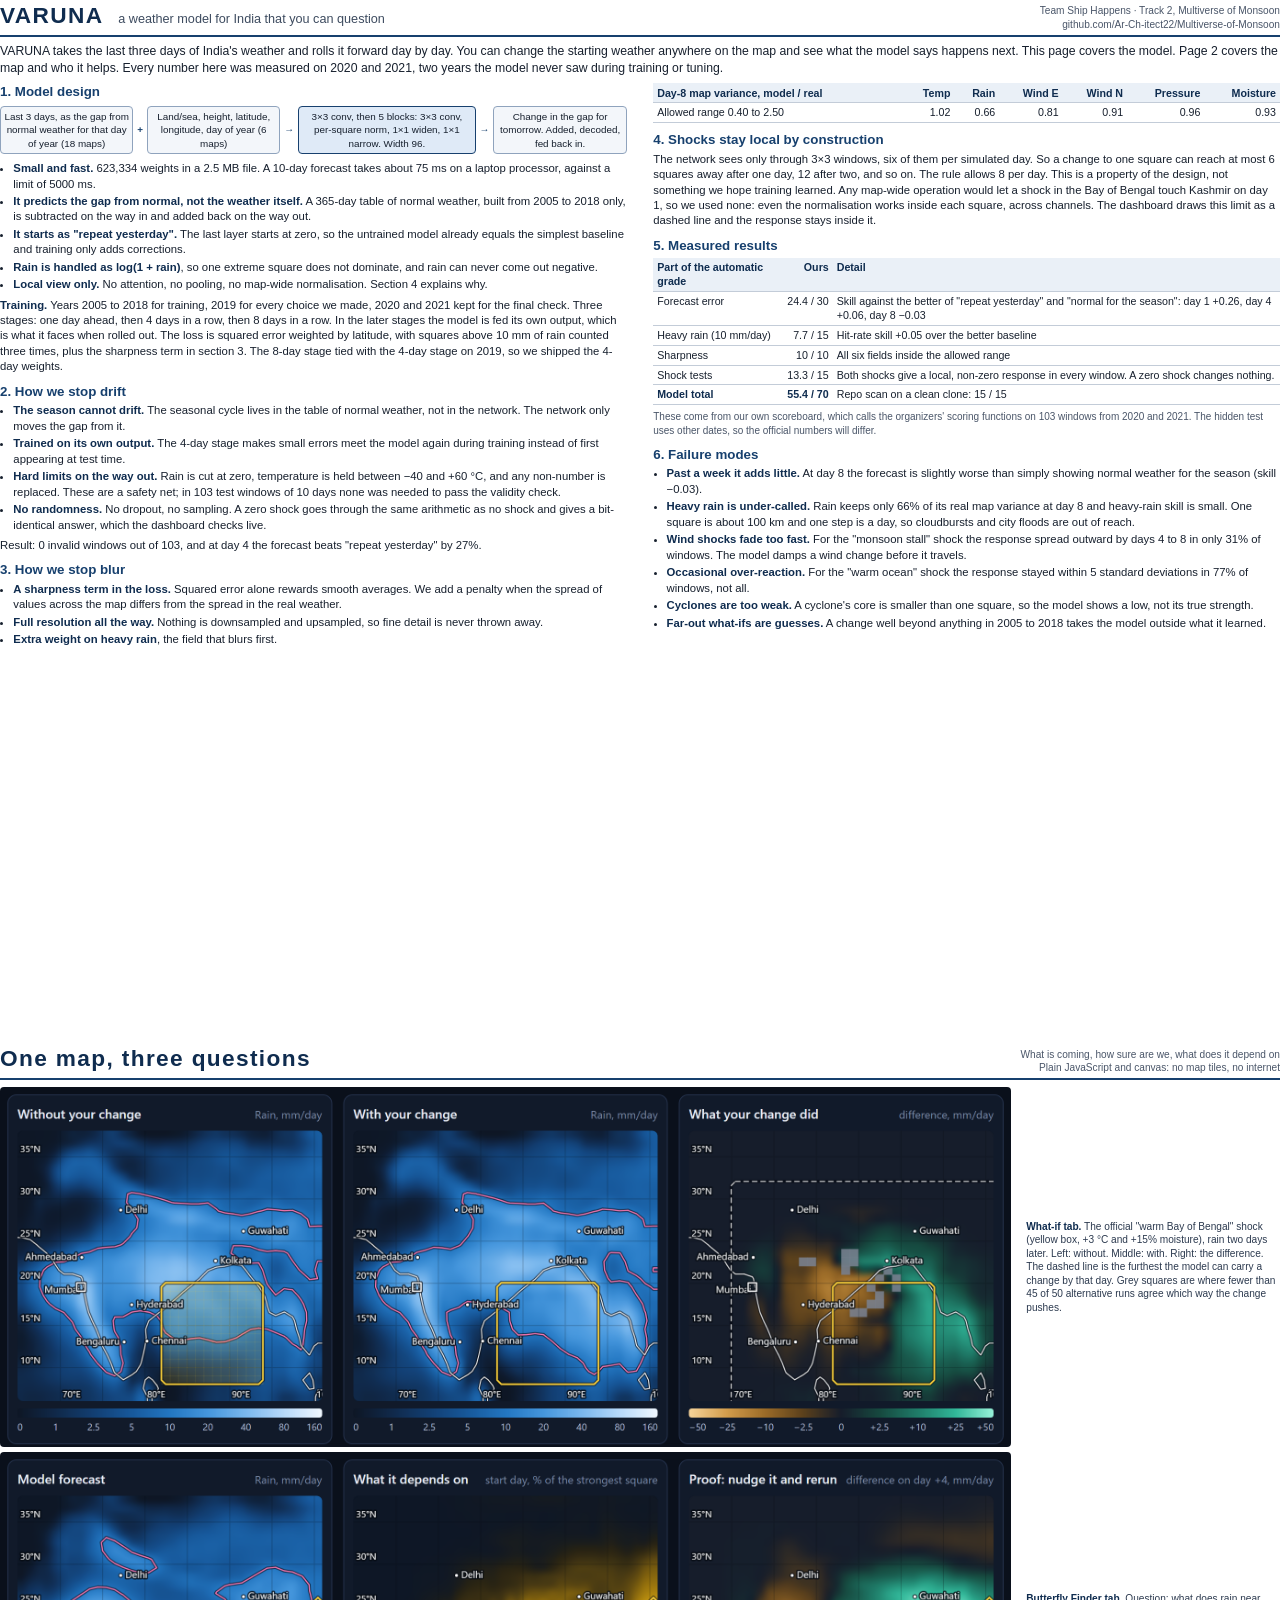
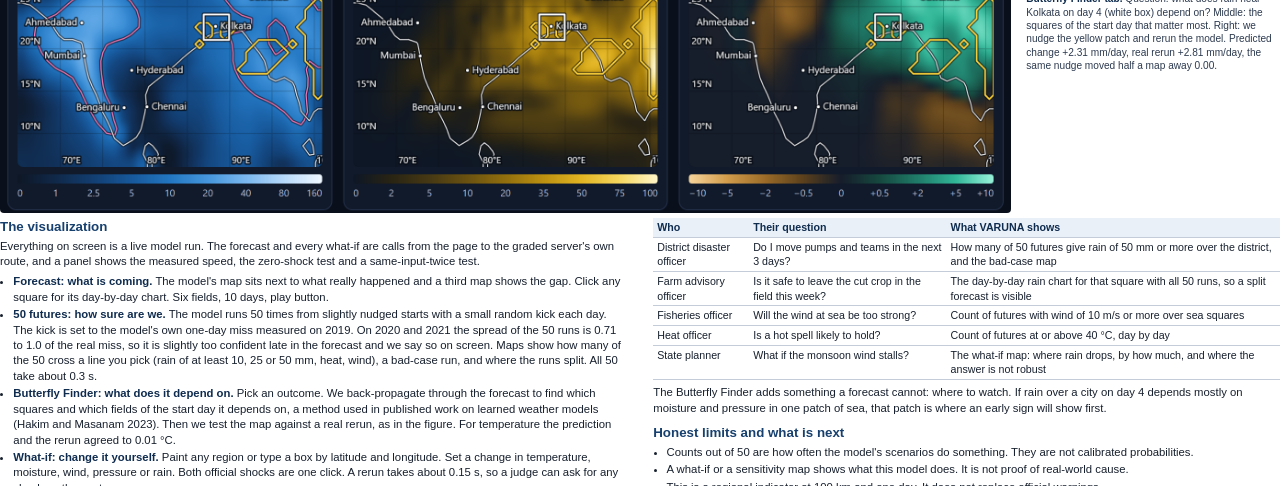
==== docs/brief.html @ 0d563d39 "Brief (2 pages), live coupling to the graded route, links that open a view - docs/VARUNA_brief.pdf w" ====
<!doctype html>
<html lang="en">
<head>
<meta charset="utf-8">
<title>VARUNA: 2-page brief, Team Ship Happens, Track 2</title>
<style>
  @page { size: A4; margin: 10mm 12mm; }
  * { box-sizing: border-box; }
  html, body { margin: 0; }
  body { font: 8.5pt/1.36 "Segoe UI", Arial, sans-serif; color: #17202e; }
  .page { height: 276mm; overflow: hidden; page-break-after: always; }
  .page:last-child { page-break-after: auto; }
  header { display: flex; justify-content: space-between; align-items: flex-end; border-bottom: 1.6pt solid #17406e; padding-bottom: 3pt; margin-bottom: 5pt; }
  h1 { font-size: 17pt; margin: 0; letter-spacing: 0.06em; color: #0f2c4f; }
  h1 small { font-size: 9.5pt; letter-spacing: 0; font-weight: 400; color: #3d4b5f; margin-left: 6pt; }
  .meta { font-size: 7.6pt; color: #4a5669; text-align: right; line-height: 1.3; }
  .lead { font-size: 9.2pt; margin: 0 0 5pt; }
  .cols { column-count: 2; column-gap: 7mm; }
  h2 { font-size: 10pt; color: #17406e; margin: 6pt 0 2pt; break-after: avoid; }
  h2:first-child { margin-top: 0; }
  p { margin: 0 0 3.5pt; }
  ul { margin: 0 0 3.5pt; padding-left: 10pt; }
  li { margin-bottom: 1.6pt; }
  b { color: #0f2c4f; }
  table { border-collapse: collapse; width: 100%; margin: 2pt 0 4pt; font-size: 8pt; break-inside: avoid; }
  th, td { border-bottom: 0.5pt solid #c3ccd8; padding: 1.6pt 3pt; text-align: left; vertical-align: top; }
  th { background: #eaf0f7; color: #0f2c4f; font-weight: 600; }
  td.n, th.n { text-align: right; white-space: nowrap; }
  .pipe { display: flex; align-items: stretch; gap: 3pt; margin: 3pt 0 5pt; font-size: 7.4pt; text-align: center; break-inside: avoid; }
  .pipe div { flex: 1; border: 0.6pt solid #8fa3bd; border-radius: 3pt; padding: 2.5pt 2pt; background: #f3f6fa; }
  .pipe div.core { background: #dfeaf7; border-color: #17406e; flex: 1.35; }
  .pipe span { align-self: center; color: #17406e; font-weight: 700; }
  .note { font-size: 7.5pt; color: #4a5669; }
  figure { margin: 0 0 4pt; display: flex; gap: 4mm; align-items: center; }
  figure img { display: block; width: 79%; border-radius: 3pt; }
  figcaption { flex: 1; font-size: 7.6pt; line-height: 1.33; color: #2c3a4f; }
  .foot { border-top: 0.5pt solid #c3ccd8; margin-top: 4pt; padding-top: 2.5pt; font-size: 7.3pt; color: #4a5669; }
</style>
</head>
<body>

<!-- ============================== PAGE 1 ============================== -->
<section class="page">
<header>
  <h1>VARUNA <small>a weather model for India that you can question</small></h1>
  <div class="meta">Team Ship Happens · Track 2, Multiverse of Monsoon<br>github.com/Ar-Ch-itect22/Multiverse-of-Monsoon</div>
</header>
<p class="lead">VARUNA takes the last three days of India's weather and rolls it forward day by day. You can change the starting weather anywhere on the map and see what the model says happens next. This page covers the model. Page 2 covers the map and who it helps. Every number here was measured on 2020 and 2021, two years the model never saw during training or tuning.</p>

<div class="cols">
<h2>1. Model design</h2>
<div class="pipe">
  <div>Last 3 days, as the gap from normal weather for that day of year (18 maps)</div><span>+</span>
  <div>Land/sea, height, latitude, longitude, day of year (6 maps)</div><span>&rarr;</span>
  <div class="core">3&times;3 conv, then 5 blocks: 3&times;3 conv, per-square norm, 1&times;1 widen, 1&times;1 narrow. Width 96.</div><span>&rarr;</span>
  <div>Change in the gap for tomorrow. Added, decoded, fed back in.</div>
</div>
<ul>
  <li><b>Small and fast.</b> 623,334 weights in a 2.5 MB file. A 10-day forecast takes about 75 ms on a laptop processor, against a limit of 5000 ms.</li>
  <li><b>It predicts the gap from normal, not the weather itself.</b> A 365-day table of normal weather, built from 2005 to 2018 only, is subtracted on the way in and added back on the way out.</li>
  <li><b>It starts as "repeat yesterday".</b> The last layer starts at zero, so the untrained model already equals the simplest baseline and training only adds corrections.</li>
  <li><b>Rain is handled as log(1 + rain)</b>, so one extreme square does not dominate, and rain can never come out negative.</li>
  <li><b>Local view only.</b> No attention, no pooling, no map-wide normalisation. Section 4 explains why.</li>
</ul>
<p><b>Training.</b> Years 2005 to 2018 for training, 2019 for every choice we made, 2020 and 2021 kept for the final check. Three stages: one day ahead, then 4 days in a row, then 8 days in a row. In the later stages the model is fed its own output, which is what it faces when rolled out. The loss is squared error weighted by latitude, with squares above 10 mm of rain counted three times, plus the sharpness term in section 3. The 8-day stage tied with the 4-day stage on 2019, so we shipped the 4-day weights.</p>

<h2>2. How we stop drift</h2>
<ul>
  <li><b>The season cannot drift.</b> The seasonal cycle lives in the table of normal weather, not in the network. The network only moves the gap from it.</li>
  <li><b>Trained on its own output.</b> The 4-day stage makes small errors meet the model again during training instead of first appearing at test time.</li>
  <li><b>Hard limits on the way out.</b> Rain is cut at zero, temperature is held between &minus;40 and +60 &deg;C, and any non-number is replaced. These are a safety net; in 103 test windows of 10 days none was needed to pass the validity check.</li>
  <li><b>No randomness.</b> No dropout, no sampling. A zero shock goes through the same arithmetic as no shock and gives a bit-identical answer, which the dashboard checks live.</li>
</ul>
<p>Result: 0 invalid windows out of 103, and at day 4 the forecast beats "repeat yesterday" by 27%.</p>

<h2>3. How we stop blur</h2>
<ul>
  <li><b>A sharpness term in the loss.</b> Squared error alone rewards smooth averages. We add a penalty when the spread of values across the map differs from the spread in the real weather.</li>
  <li><b>Full resolution all the way.</b> Nothing is downsampled and upsampled, so fine detail is never thrown away.</li>
  <li><b>Extra weight on heavy rain</b>, the field that blurs first.</li>
</ul>
<table>
  <tr><th>Day-8 map variance, model / real</th><th class="n">Temp</th><th class="n">Rain</th><th class="n">Wind E</th><th class="n">Wind N</th><th class="n">Pressure</th><th class="n">Moisture</th></tr>
  <tr><td>Allowed range 0.40 to 2.50</td><td class="n">1.02</td><td class="n">0.66</td><td class="n">0.81</td><td class="n">0.91</td><td class="n">0.96</td><td class="n">0.93</td></tr>
</table>

<h2>4. Shocks stay local by construction</h2>
<p>The network sees only through 3&times;3 windows, six of them per simulated day. So a change to one square can reach at most 6 squares away after one day, 12 after two, and so on. The rule allows 8 per day. This is a property of the design, not something we hope training learned. Any map-wide operation would let a shock in the Bay of Bengal touch Kashmir on day 1, so we used none: even the normalisation works inside each square, across channels. The dashboard draws this limit as a dashed line and the response stays inside it.</p>

<h2>5. Measured results</h2>
<table>
  <tr><th>Part of the automatic grade</th><th class="n">Ours</th><th>Detail</th></tr>
  <tr><td>Forecast error</td><td class="n">24.4 / 30</td><td>Skill against the better of "repeat yesterday" and "normal for the season": day 1 +0.26, day 4 +0.06, day 8 &minus;0.03</td></tr>
  <tr><td>Heavy rain (10 mm/day)</td><td class="n">7.7 / 15</td><td>Hit-rate skill +0.05 over the better baseline</td></tr>
  <tr><td>Sharpness</td><td class="n">10 / 10</td><td>All six fields inside the allowed range</td></tr>
  <tr><td>Shock tests</td><td class="n">13.3 / 15</td><td>Both shocks give a local, non-zero response in every window. A zero shock changes nothing.</td></tr>
  <tr><td><b>Model total</b></td><td class="n"><b>55.4 / 70</b></td><td>Repo scan on a clean clone: 15 / 15</td></tr>
</table>
<p class="note">These come from our own scoreboard, which calls the organizers' scoring functions on 103 windows from 2020 and 2021. The hidden test uses other dates, so the official numbers will differ.</p>

<h2>6. Failure modes</h2>
<ul>
  <li><b>Past a week it adds little.</b> At day 8 the forecast is slightly worse than simply showing normal weather for the season (skill &minus;0.03).</li>
  <li><b>Heavy rain is under-called.</b> Rain keeps only 66% of its real map variance at day 8 and heavy-rain skill is small. One square is about 100 km and one step is a day, so cloudbursts and city floods are out of reach.</li>
  <li><b>Wind shocks fade too fast.</b> For the "monsoon stall" shock the response spread outward by days 4 to 8 in only 31% of windows. The model damps a wind change before it travels.</li>
  <li><b>Occasional over-reaction.</b> For the "warm ocean" shock the response stayed within 5 standard deviations in 77% of windows, not all.</li>
  <li><b>Cyclones are too weak.</b> A cyclone's core is smaller than one square, so the model shows a low, not its true strength.</li>
  <li><b>Far-out what-ifs are guesses.</b> A change well beyond anything in 2005 to 2018 takes the model outside what it learned.</li>
</ul>
</div>
</section>

<!-- ============================== PAGE 2 ============================== -->
<section class="page">
<header>
  <h1>One map, three questions</h1>
  <div class="meta">What is coming, how sure are we, what does it depend on<br>Plain JavaScript and canvas: no map tiles, no internet</div>
</header>

<figure>
  <img src="img/whatif.png" alt="What-if tab">
  <figcaption><b>What-if tab.</b> The official "warm Bay of Bengal" shock (yellow box, +3 &deg;C and +15% moisture), rain two days later. Left: without. Middle: with. Right: the difference. The dashed line is the furthest the model can carry a change by that day. Grey squares are where fewer than 45 of 50 alternative runs agree which way the change pushes.</figcaption>
</figure>
<figure>
  <img src="img/finder.png" alt="Butterfly Finder tab">
  <figcaption><b>Butterfly Finder tab.</b> Question: what does rain near Kolkata on day 4 (white box) depend on? Middle: the squares of the start day that matter most. Right: we nudge the yellow patch and rerun the model. Predicted change +2.31 mm/day, real rerun +2.81 mm/day, the same nudge moved half a map away 0.00.</figcaption>
</figure>

<div class="cols">
<h2>The visualization</h2>
<p>Everything on screen is a live model run. The forecast and every what-if are calls from the page to the graded server's own route, and a panel shows the measured speed, the zero-shock test and a same-input-twice test.</p>
<ul>
  <li><b>Forecast: what is coming.</b> The model's map sits next to what really happened and a third map shows the gap. Click any square for its day-by-day chart. Six fields, 10 days, play button.</li>
  <li><b>50 futures: how sure are we.</b> The model runs 50 times from slightly nudged starts with a small random kick each day. The kick is set to the model's own one-day miss measured on 2019. On 2020 and 2021 the spread of the 50 runs is 0.71 to 1.0 of the real miss, so it is slightly too confident late in the forecast and we say so on screen. Maps show how many of the 50 cross a line you pick (rain of at least 10, 25 or 50 mm, heat, wind), a bad-case run, and where the runs split. All 50 take about 0.3 s.</li>
  <li><b>Butterfly Finder: what does it depend on.</b> Pick an outcome. We back-propagate through the forecast to find which squares and which fields of the start day it depends on, a method used in published work on learned weather models (Hakim and Masanam 2023). Then we test the map against a real rerun, as in the figure. For temperature the prediction and the rerun agreed to 0.01 &deg;C.</li>
  <li><b>What-if: change it yourself.</b> Paint any region or type a box by latitude and longitude. Set a change in temperature, moisture, wind, pressure or rain. Both official shocks are one click. A rerun takes about 0.15 s, so a judge can ask for any shock on the spot.</li>
</ul>

<h2>Impact use case: act early, and know how much to trust it</h2>
<p style="break-inside: avoid">A normal forecast gives one answer and no sense of how firm it is. People who must act on weather need three things, and each tab gives one.</p>
<table>
  <tr><th>Who</th><th>Their question</th><th>What VARUNA shows</th></tr>
  <tr><td>District disaster officer</td><td>Do I move pumps and teams in the next 3 days?</td><td>How many of 50 futures give rain of 50 mm or more over the district, and the bad-case map</td></tr>
  <tr><td>Farm advisory officer</td><td>Is it safe to leave the cut crop in the field this week?</td><td>The day-by-day rain chart for that square with all 50 runs, so a split forecast is visible</td></tr>
  <tr><td>Fisheries officer</td><td>Will the wind at sea be too strong?</td><td>Count of futures with wind of 10 m/s or more over sea squares</td></tr>
  <tr><td>Heat officer</td><td>Is a hot spell likely to hold?</td><td>Count of futures at or above 40 &deg;C, day by day</td></tr>
  <tr><td>State planner</td><td>What if the monsoon wind stalls?</td><td>The what-if map: where rain drops, by how much, and where the answer is not robust</td></tr>
</table>
<p>The Butterfly Finder adds something a forecast cannot: where to watch. If rain over a city on day 4 depends mostly on moisture and pressure in one patch of sea, that patch is where an early sign will show first.</p>

<h2>Honest limits and what is next</h2>
<ul>
  <li>Counts out of 50 are how often the model's scenarios do something. They are not calibrated probabilities.</li>
  <li>A what-if or a sensitivity map shows what this model does. It is not proof of real-world cause.</li>
  <li>This is a regional indicator at 100 km and one day. It does not replace official warnings.</li>
  <li>Next: role-based alerts built on the 50 futures, a wind-aware sea route, a harvest and sowing rain check, and a longer training run to lift day-8 skill.</li>
</ul>
</div>
<div class="foot">Built during the event with PyTorch, NumPy, xarray, FastAPI and uvicorn. No external weather data or services. AI coding tools were used and all code was written during the hackathon. How to train, run and check everything: README.md in the repo.</div>
</section>
</body>
</html>
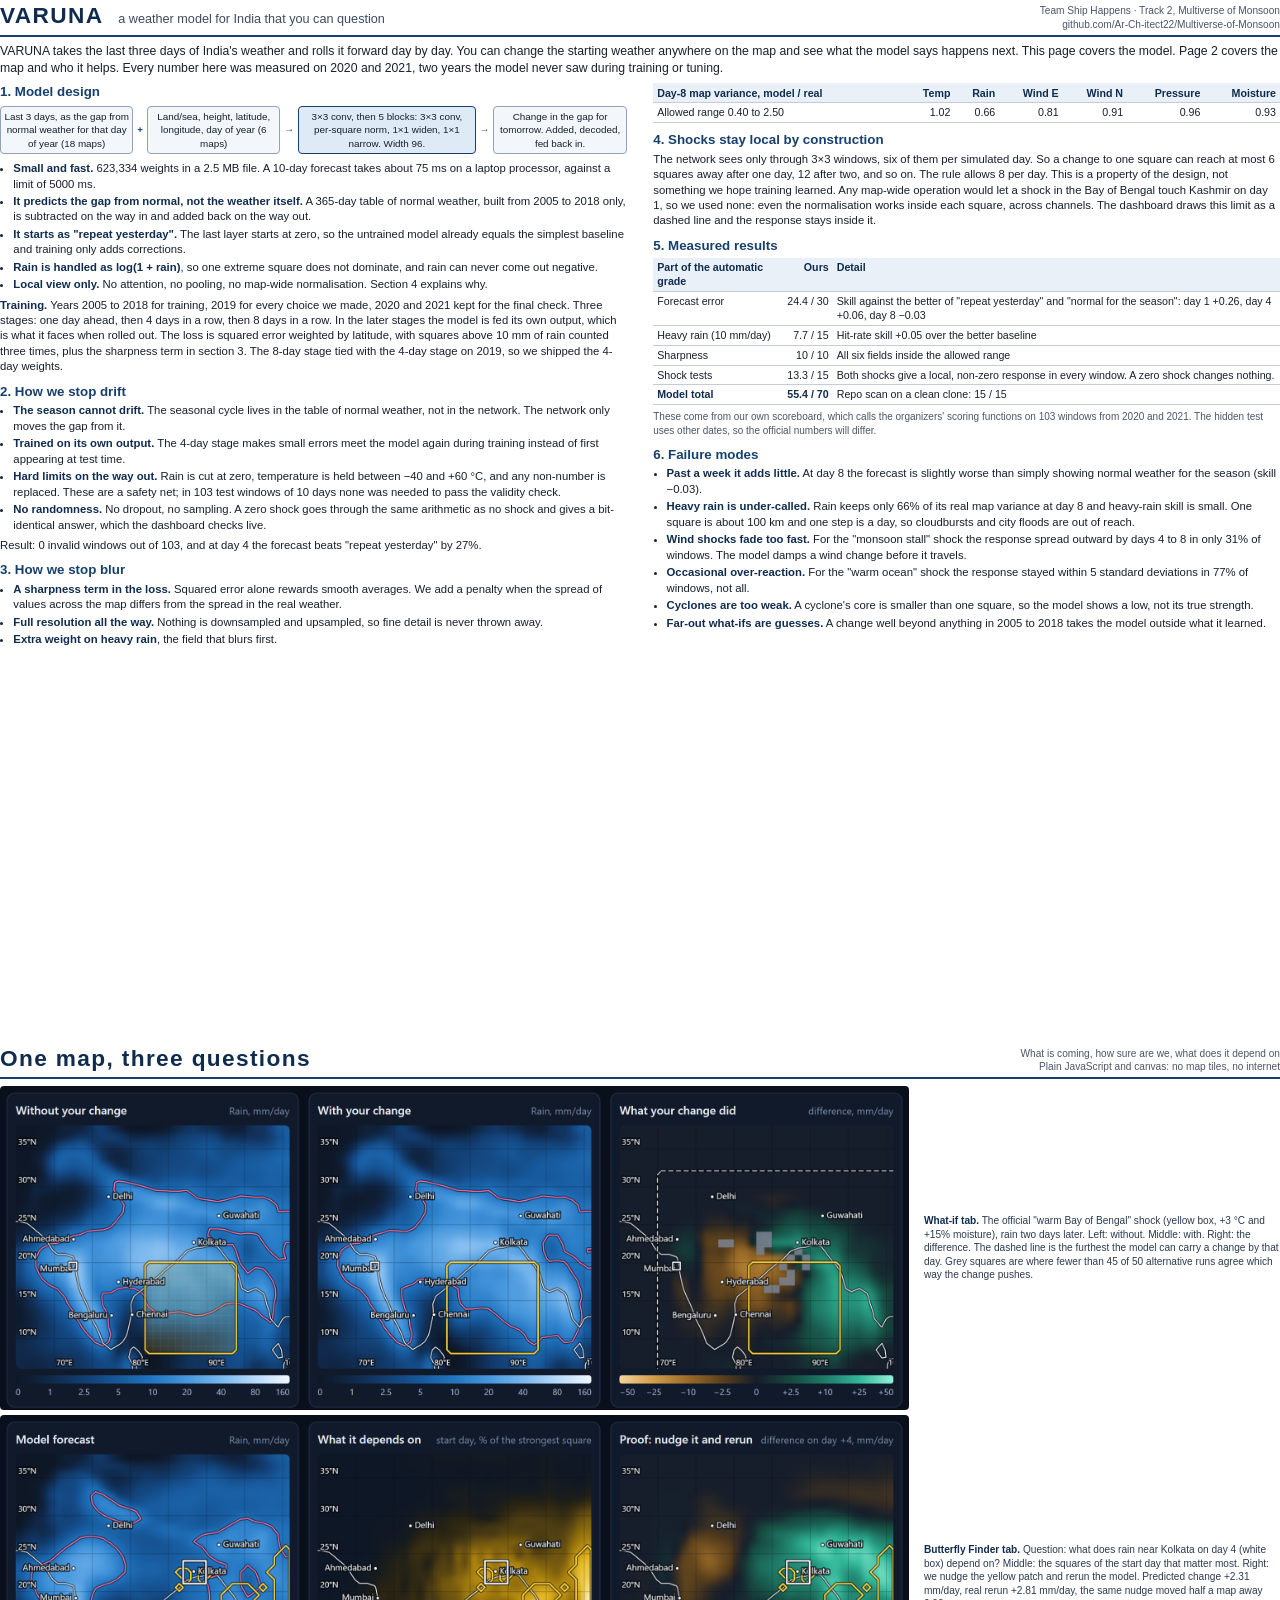
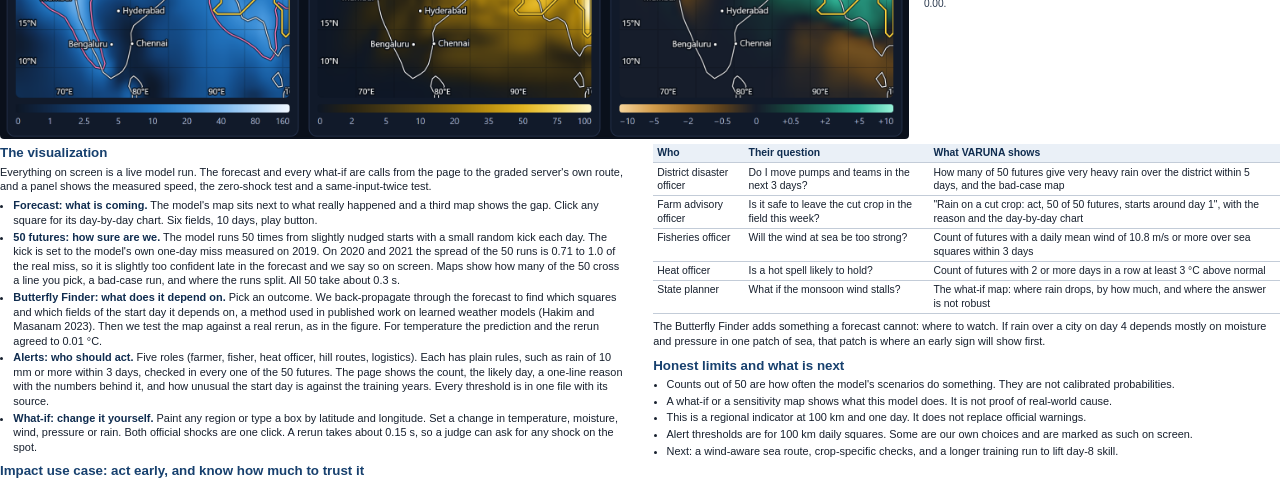
==== commit 052b519d: "Add Alerts tab: role rules checked in each of the 50 futures - dashboard/alerts.py: seven rules for " ====
--- a/docs/brief.html
+++ b/docs/brief.html
@@ -32,7 +32,9 @@
   .pipe span { align-self: center; color: #17406e; font-weight: 700; }
   .note { font-size: 7.5pt; color: #4a5669; }
   figure { margin: 0 0 4pt; display: flex; gap: 4mm; align-items: center; }
-  figure img { display: block; width: 79%; border-radius: 3pt; }
+  figure img { display: block; width: 71%; border-radius: 3pt; }
+  .p2 { font-size: 8.2pt; line-height: 1.33; }
+  .p2 table { font-size: 7.8pt; }
   figcaption { flex: 1; font-size: 7.6pt; line-height: 1.33; color: #2c3a4f; }
   .foot { border-top: 0.5pt solid #c3ccd8; margin-top: 4pt; padding-top: 2.5pt; font-size: 7.3pt; color: #4a5669; }
 </style>
@@ -111,7 +113,7 @@
 </section>
 
 <!-- ============================== PAGE 2 ============================== -->
-<section class="page">
+<section class="page p2">
 <header>
   <h1>One map, three questions</h1>
   <div class="meta">What is coming, how sure are we, what does it depend on<br>Plain JavaScript and canvas: no map tiles, no internet</div>
@@ -131,19 +133,20 @@
 <p>Everything on screen is a live model run. The forecast and every what-if are calls from the page to the graded server's own route, and a panel shows the measured speed, the zero-shock test and a same-input-twice test.</p>
 <ul>
   <li><b>Forecast: what is coming.</b> The model's map sits next to what really happened and a third map shows the gap. Click any square for its day-by-day chart. Six fields, 10 days, play button.</li>
-  <li><b>50 futures: how sure are we.</b> The model runs 50 times from slightly nudged starts with a small random kick each day. The kick is set to the model's own one-day miss measured on 2019. On 2020 and 2021 the spread of the 50 runs is 0.71 to 1.0 of the real miss, so it is slightly too confident late in the forecast and we say so on screen. Maps show how many of the 50 cross a line you pick (rain of at least 10, 25 or 50 mm, heat, wind), a bad-case run, and where the runs split. All 50 take about 0.3 s.</li>
+  <li><b>50 futures: how sure are we.</b> The model runs 50 times from slightly nudged starts with a small random kick each day. The kick is set to the model's own one-day miss measured on 2019. On 2020 and 2021 the spread of the 50 runs is 0.71 to 1.0 of the real miss, so it is slightly too confident late in the forecast and we say so on screen. Maps show how many of the 50 cross a line you pick, a bad-case run, and where the runs split. All 50 take about 0.3 s.</li>
   <li><b>Butterfly Finder: what does it depend on.</b> Pick an outcome. We back-propagate through the forecast to find which squares and which fields of the start day it depends on, a method used in published work on learned weather models (Hakim and Masanam 2023). Then we test the map against a real rerun, as in the figure. For temperature the prediction and the rerun agreed to 0.01 &deg;C.</li>
+  <li><b>Alerts: who should act.</b> Five roles (farmer, fisher, heat officer, hill routes, logistics). Each has plain rules, such as rain of 10 mm or more within 3 days, checked in every one of the 50 futures. The page shows the count, the likely day, a one-line reason with the numbers behind it, and how unusual the start day is against the training years. Every threshold is in one file with its source.</li>
   <li><b>What-if: change it yourself.</b> Paint any region or type a box by latitude and longitude. Set a change in temperature, moisture, wind, pressure or rain. Both official shocks are one click. A rerun takes about 0.15 s, so a judge can ask for any shock on the spot.</li>
 </ul>
 
 <h2>Impact use case: act early, and know how much to trust it</h2>
-<p style="break-inside: avoid">A normal forecast gives one answer and no sense of how firm it is. People who must act on weather need three things, and each tab gives one.</p>
+<p style="break-inside: avoid">A normal forecast gives one answer and no sense of how firm it is. People who must act on weather need to know what is coming, how firm it is, and what to watch. The Alerts tab turns the 50 futures into a call for each role.</p>
 <table>
   <tr><th>Who</th><th>Their question</th><th>What VARUNA shows</th></tr>
-  <tr><td>District disaster officer</td><td>Do I move pumps and teams in the next 3 days?</td><td>How many of 50 futures give rain of 50 mm or more over the district, and the bad-case map</td></tr>
-  <tr><td>Farm advisory officer</td><td>Is it safe to leave the cut crop in the field this week?</td><td>The day-by-day rain chart for that square with all 50 runs, so a split forecast is visible</td></tr>
-  <tr><td>Fisheries officer</td><td>Will the wind at sea be too strong?</td><td>Count of futures with wind of 10 m/s or more over sea squares</td></tr>
-  <tr><td>Heat officer</td><td>Is a hot spell likely to hold?</td><td>Count of futures at or above 40 &deg;C, day by day</td></tr>
+  <tr><td>District disaster officer</td><td>Do I move pumps and teams in the next 3 days?</td><td>How many of 50 futures give very heavy rain over the district within 5 days, and the bad-case map</td></tr>
+  <tr><td>Farm advisory officer</td><td>Is it safe to leave the cut crop in the field this week?</td><td>"Rain on a cut crop: act, 50 of 50 futures, starts around day 1", with the reason and the day-by-day chart</td></tr>
+  <tr><td>Fisheries officer</td><td>Will the wind at sea be too strong?</td><td>Count of futures with a daily mean wind of 10.8 m/s or more over sea squares within 3 days</td></tr>
+  <tr><td>Heat officer</td><td>Is a hot spell likely to hold?</td><td>Count of futures with 2 or more days in a row at least 3 &deg;C above normal</td></tr>
   <tr><td>State planner</td><td>What if the monsoon wind stalls?</td><td>The what-if map: where rain drops, by how much, and where the answer is not robust</td></tr>
 </table>
 <p>The Butterfly Finder adds something a forecast cannot: where to watch. If rain over a city on day 4 depends mostly on moisture and pressure in one patch of sea, that patch is where an early sign will show first.</p>
@@ -153,7 +156,8 @@
   <li>Counts out of 50 are how often the model's scenarios do something. They are not calibrated probabilities.</li>
   <li>A what-if or a sensitivity map shows what this model does. It is not proof of real-world cause.</li>
   <li>This is a regional indicator at 100 km and one day. It does not replace official warnings.</li>
-  <li>Next: role-based alerts built on the 50 futures, a wind-aware sea route, a harvest and sowing rain check, and a longer training run to lift day-8 skill.</li>
+  <li>Alert thresholds are for 100 km daily squares. Some are our own choices and are marked as such on screen.</li>
+  <li>Next: a wind-aware sea route, crop-specific checks, and a longer training run to lift day-8 skill.</li>
 </ul>
 </div>
 <div class="foot">Built during the event with PyTorch, NumPy, xarray, FastAPI and uvicorn. No external weather data or services. AI coding tools were used and all code was written during the hackathon. How to train, run and check everything: README.md in the repo.</div>
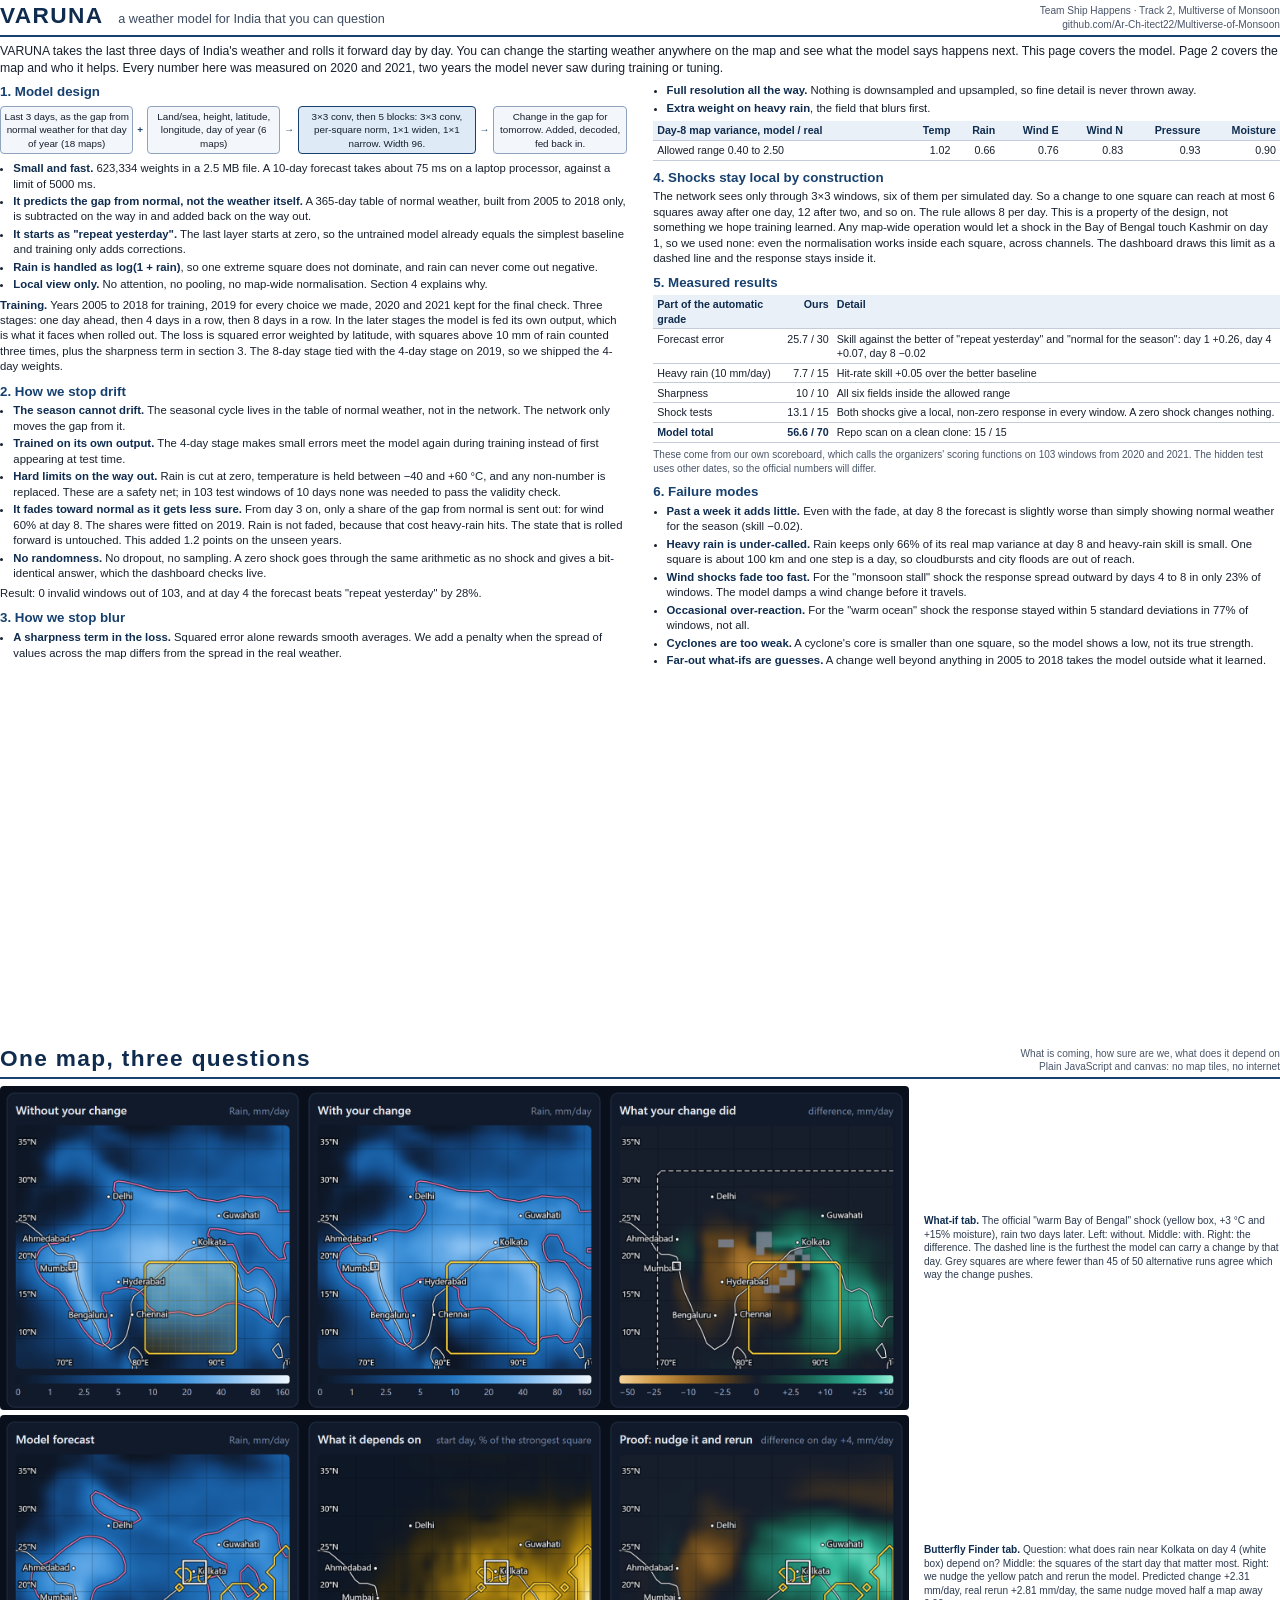
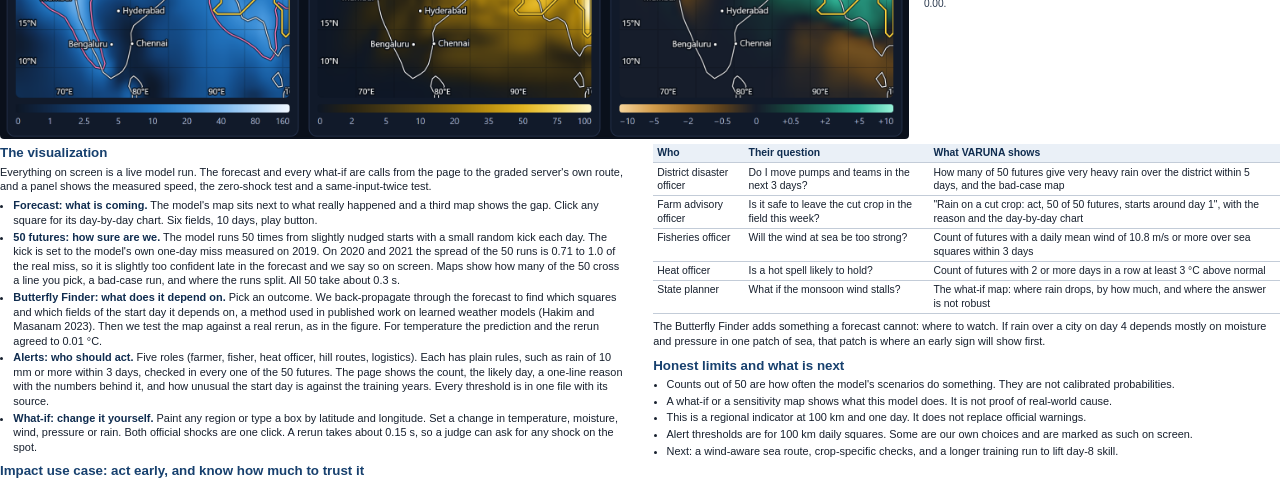
==== commit 2a447e77: "Fade the forecast toward normal at longer leads (+1.2 on held-out years) - model/net.py: the server " ====
--- a/docs/brief.html
+++ b/docs/brief.html
@@ -71,9 +71,10 @@
   <li><b>The season cannot drift.</b> The seasonal cycle lives in the table of normal weather, not in the network. The network only moves the gap from it.</li>
   <li><b>Trained on its own output.</b> The 4-day stage makes small errors meet the model again during training instead of first appearing at test time.</li>
   <li><b>Hard limits on the way out.</b> Rain is cut at zero, temperature is held between &minus;40 and +60 &deg;C, and any non-number is replaced. These are a safety net; in 103 test windows of 10 days none was needed to pass the validity check.</li>
+  <li><b>It fades toward normal as it gets less sure.</b> From day 3 on, only a share of the gap from normal is sent out: for wind 60% at day 8. The shares were fitted on 2019. Rain is not faded, because that cost heavy-rain hits. The state that is rolled forward is untouched. This added 1.2 points on the unseen years.</li>
   <li><b>No randomness.</b> No dropout, no sampling. A zero shock goes through the same arithmetic as no shock and gives a bit-identical answer, which the dashboard checks live.</li>
 </ul>
-<p>Result: 0 invalid windows out of 103, and at day 4 the forecast beats "repeat yesterday" by 27%.</p>
+<p>Result: 0 invalid windows out of 103, and at day 4 the forecast beats "repeat yesterday" by 28%.</p>
 
 <h2>3. How we stop blur</h2>
 <ul>
@@ -83,7 +84,7 @@
 </ul>
 <table>
   <tr><th>Day-8 map variance, model / real</th><th class="n">Temp</th><th class="n">Rain</th><th class="n">Wind E</th><th class="n">Wind N</th><th class="n">Pressure</th><th class="n">Moisture</th></tr>
-  <tr><td>Allowed range 0.40 to 2.50</td><td class="n">1.02</td><td class="n">0.66</td><td class="n">0.81</td><td class="n">0.91</td><td class="n">0.96</td><td class="n">0.93</td></tr>
+  <tr><td>Allowed range 0.40 to 2.50</td><td class="n">1.02</td><td class="n">0.66</td><td class="n">0.76</td><td class="n">0.83</td><td class="n">0.93</td><td class="n">0.90</td></tr>
 </table>
 
 <h2>4. Shocks stay local by construction</h2>
@@ -92,19 +93,19 @@
 <h2>5. Measured results</h2>
 <table>
   <tr><th>Part of the automatic grade</th><th class="n">Ours</th><th>Detail</th></tr>
-  <tr><td>Forecast error</td><td class="n">24.4 / 30</td><td>Skill against the better of "repeat yesterday" and "normal for the season": day 1 +0.26, day 4 +0.06, day 8 &minus;0.03</td></tr>
+  <tr><td>Forecast error</td><td class="n">25.7 / 30</td><td>Skill against the better of "repeat yesterday" and "normal for the season": day 1 +0.26, day 4 +0.07, day 8 &minus;0.02</td></tr>
   <tr><td>Heavy rain (10 mm/day)</td><td class="n">7.7 / 15</td><td>Hit-rate skill +0.05 over the better baseline</td></tr>
   <tr><td>Sharpness</td><td class="n">10 / 10</td><td>All six fields inside the allowed range</td></tr>
-  <tr><td>Shock tests</td><td class="n">13.3 / 15</td><td>Both shocks give a local, non-zero response in every window. A zero shock changes nothing.</td></tr>
-  <tr><td><b>Model total</b></td><td class="n"><b>55.4 / 70</b></td><td>Repo scan on a clean clone: 15 / 15</td></tr>
+  <tr><td>Shock tests</td><td class="n">13.1 / 15</td><td>Both shocks give a local, non-zero response in every window. A zero shock changes nothing.</td></tr>
+  <tr><td><b>Model total</b></td><td class="n"><b>56.6 / 70</b></td><td>Repo scan on a clean clone: 15 / 15</td></tr>
 </table>
 <p class="note">These come from our own scoreboard, which calls the organizers' scoring functions on 103 windows from 2020 and 2021. The hidden test uses other dates, so the official numbers will differ.</p>
 
 <h2>6. Failure modes</h2>
 <ul>
-  <li><b>Past a week it adds little.</b> At day 8 the forecast is slightly worse than simply showing normal weather for the season (skill &minus;0.03).</li>
+  <li><b>Past a week it adds little.</b> Even with the fade, at day 8 the forecast is slightly worse than simply showing normal weather for the season (skill &minus;0.02).</li>
   <li><b>Heavy rain is under-called.</b> Rain keeps only 66% of its real map variance at day 8 and heavy-rain skill is small. One square is about 100 km and one step is a day, so cloudbursts and city floods are out of reach.</li>
-  <li><b>Wind shocks fade too fast.</b> For the "monsoon stall" shock the response spread outward by days 4 to 8 in only 31% of windows. The model damps a wind change before it travels.</li>
+  <li><b>Wind shocks fade too fast.</b> For the "monsoon stall" shock the response spread outward by days 4 to 8 in only 23% of windows. The model damps a wind change before it travels.</li>
   <li><b>Occasional over-reaction.</b> For the "warm ocean" shock the response stayed within 5 standard deviations in 77% of windows, not all.</li>
   <li><b>Cyclones are too weak.</b> A cyclone's core is smaller than one square, so the model shows a low, not its true strength.</li>
   <li><b>Far-out what-ifs are guesses.</b> A change well beyond anything in 2005 to 2018 takes the model outside what it learned.</li>
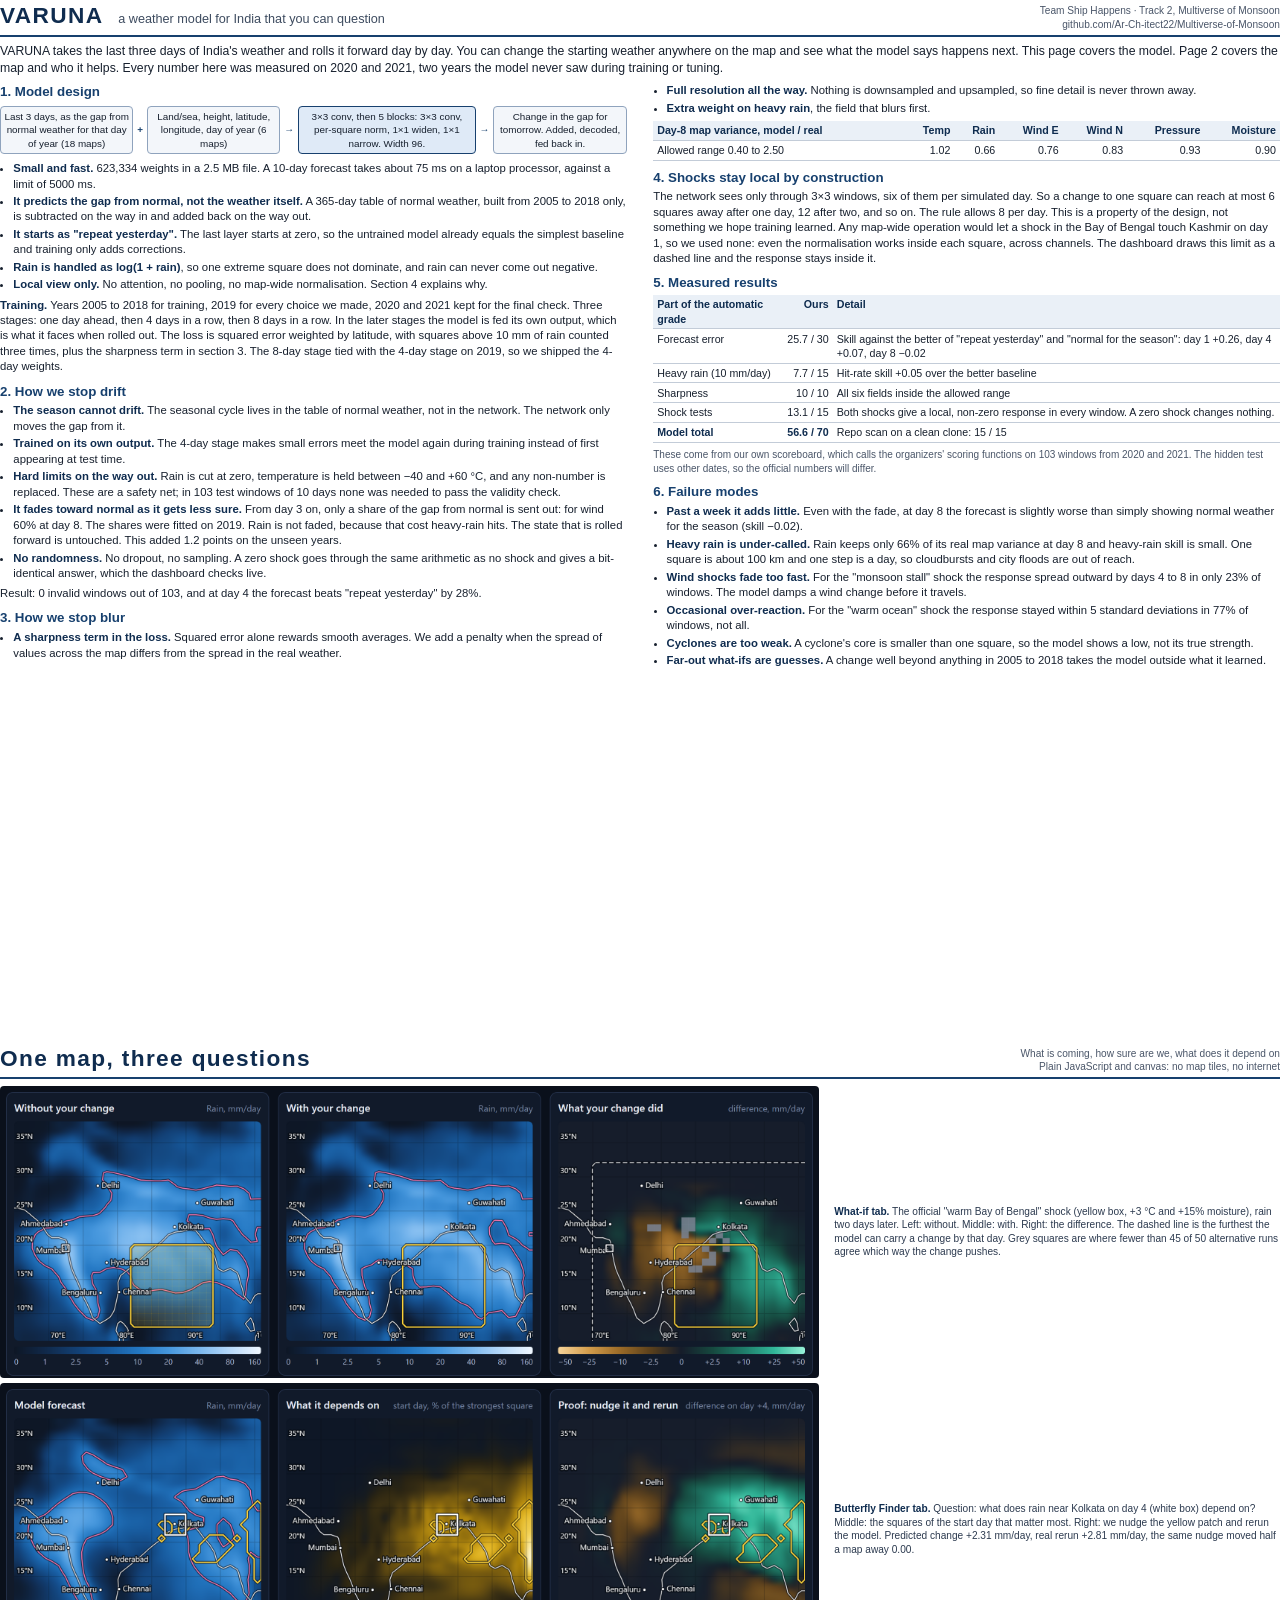
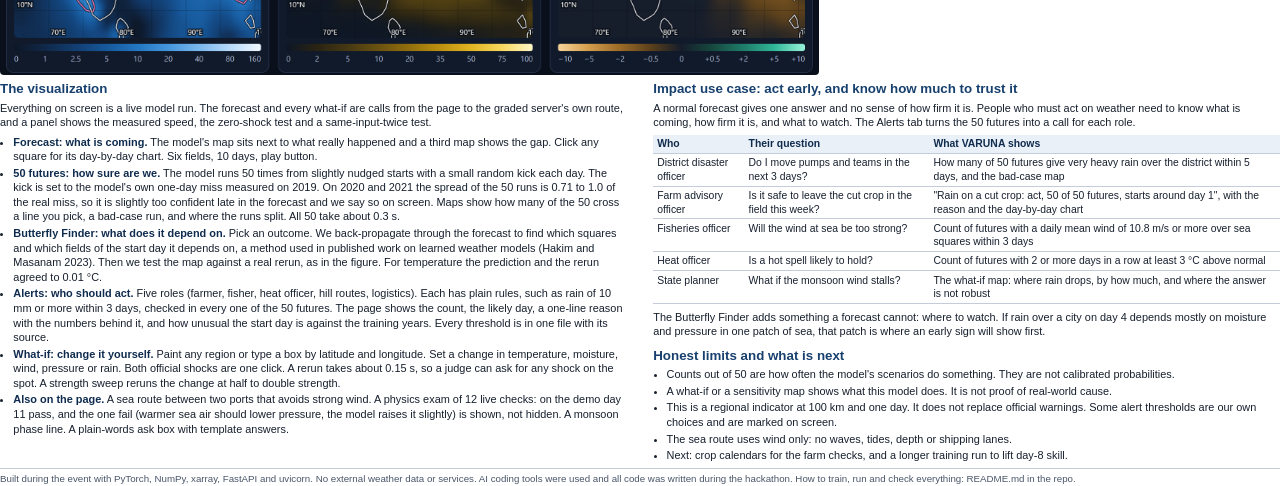
==== commit 2f7546b3: "Tier 3: strength sweep, spread row, monsoon phase line, ask box; docs updated - What-if: strength sw" ====
--- a/docs/brief.html
+++ b/docs/brief.html
@@ -32,7 +32,7 @@
   .pipe span { align-self: center; color: #17406e; font-weight: 700; }
   .note { font-size: 7.5pt; color: #4a5669; }
   figure { margin: 0 0 4pt; display: flex; gap: 4mm; align-items: center; }
-  figure img { display: block; width: 71%; border-radius: 3pt; }
+  figure img { display: block; width: 64%; border-radius: 3pt; }
   .p2 { font-size: 8.2pt; line-height: 1.33; }
   .p2 table { font-size: 7.8pt; }
   figcaption { flex: 1; font-size: 7.6pt; line-height: 1.33; color: #2c3a4f; }
@@ -137,7 +137,8 @@
   <li><b>50 futures: how sure are we.</b> The model runs 50 times from slightly nudged starts with a small random kick each day. The kick is set to the model's own one-day miss measured on 2019. On 2020 and 2021 the spread of the 50 runs is 0.71 to 1.0 of the real miss, so it is slightly too confident late in the forecast and we say so on screen. Maps show how many of the 50 cross a line you pick, a bad-case run, and where the runs split. All 50 take about 0.3 s.</li>
   <li><b>Butterfly Finder: what does it depend on.</b> Pick an outcome. We back-propagate through the forecast to find which squares and which fields of the start day it depends on, a method used in published work on learned weather models (Hakim and Masanam 2023). Then we test the map against a real rerun, as in the figure. For temperature the prediction and the rerun agreed to 0.01 &deg;C.</li>
   <li><b>Alerts: who should act.</b> Five roles (farmer, fisher, heat officer, hill routes, logistics). Each has plain rules, such as rain of 10 mm or more within 3 days, checked in every one of the 50 futures. The page shows the count, the likely day, a one-line reason with the numbers behind it, and how unusual the start day is against the training years. Every threshold is in one file with its source.</li>
-  <li><b>What-if: change it yourself.</b> Paint any region or type a box by latitude and longitude. Set a change in temperature, moisture, wind, pressure or rain. Both official shocks are one click. A rerun takes about 0.15 s, so a judge can ask for any shock on the spot.</li>
+  <li><b>What-if: change it yourself.</b> Paint any region or type a box by latitude and longitude. Set a change in temperature, moisture, wind, pressure or rain. Both official shocks are one click. A rerun takes about 0.15 s, so a judge can ask for any shock on the spot. A strength sweep reruns the change at half to double strength.</li>
+  <li><b>Also on the page.</b> A sea route between two ports that avoids strong wind. A physics exam of 12 live checks: on the demo day 11 pass, and the one fail (warmer sea air should lower pressure, the model raises it slightly) is shown, not hidden. A monsoon phase line. A plain-words ask box with template answers.</li>
 </ul>
 
 <h2>Impact use case: act early, and know how much to trust it</h2>
@@ -156,9 +157,9 @@
 <ul>
   <li>Counts out of 50 are how often the model's scenarios do something. They are not calibrated probabilities.</li>
   <li>A what-if or a sensitivity map shows what this model does. It is not proof of real-world cause.</li>
-  <li>This is a regional indicator at 100 km and one day. It does not replace official warnings.</li>
-  <li>Alert thresholds are for 100 km daily squares. Some are our own choices and are marked as such on screen.</li>
-  <li>Next: a wind-aware sea route, crop-specific checks, and a longer training run to lift day-8 skill.</li>
+  <li>This is a regional indicator at 100 km and one day. It does not replace official warnings. Some alert thresholds are our own choices and are marked on screen.</li>
+  <li>The sea route uses wind only: no waves, tides, depth or shipping lanes.</li>
+  <li>Next: crop calendars for the farm checks, and a longer training run to lift day-8 skill.</li>
 </ul>
 </div>
 <div class="foot">Built during the event with PyTorch, NumPy, xarray, FastAPI and uvicorn. No external weather data or services. AI coding tools were used and all code was written during the hackathon. How to train, run and check everything: README.md in the repo.</div>
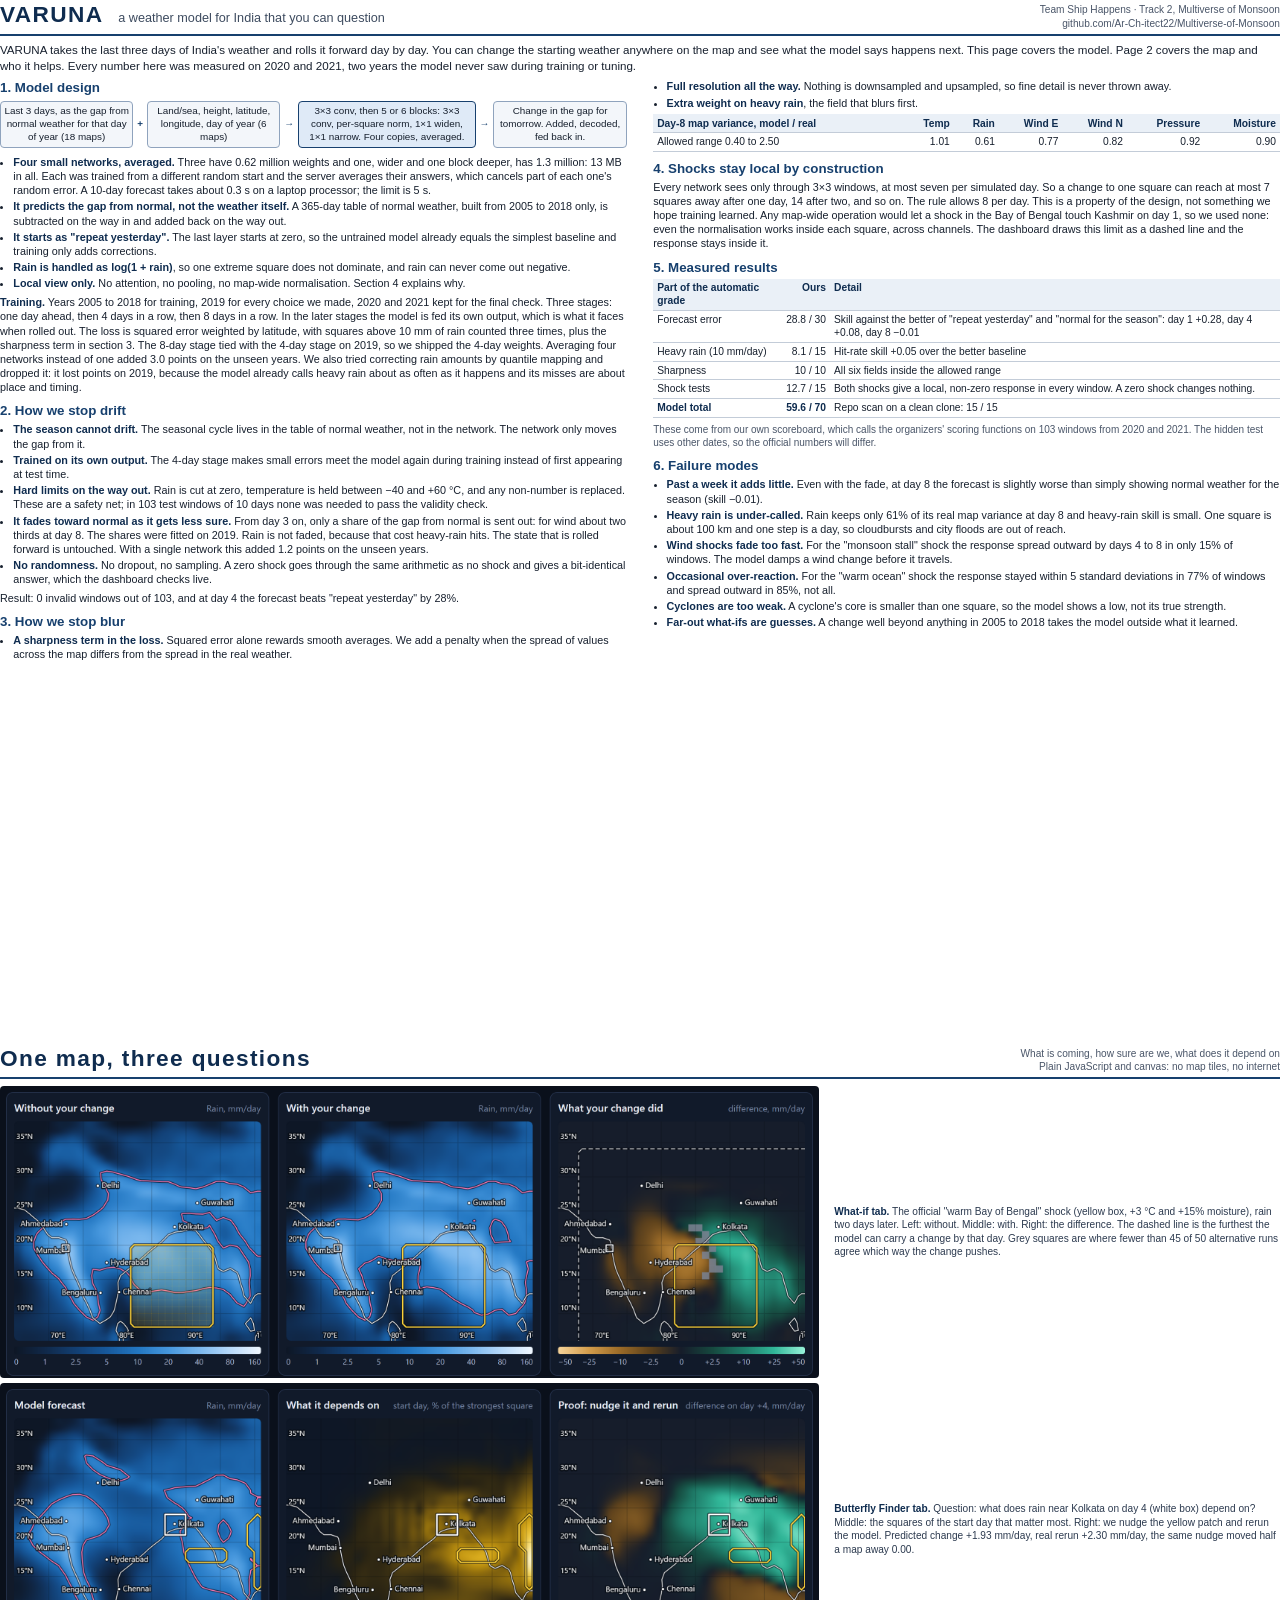
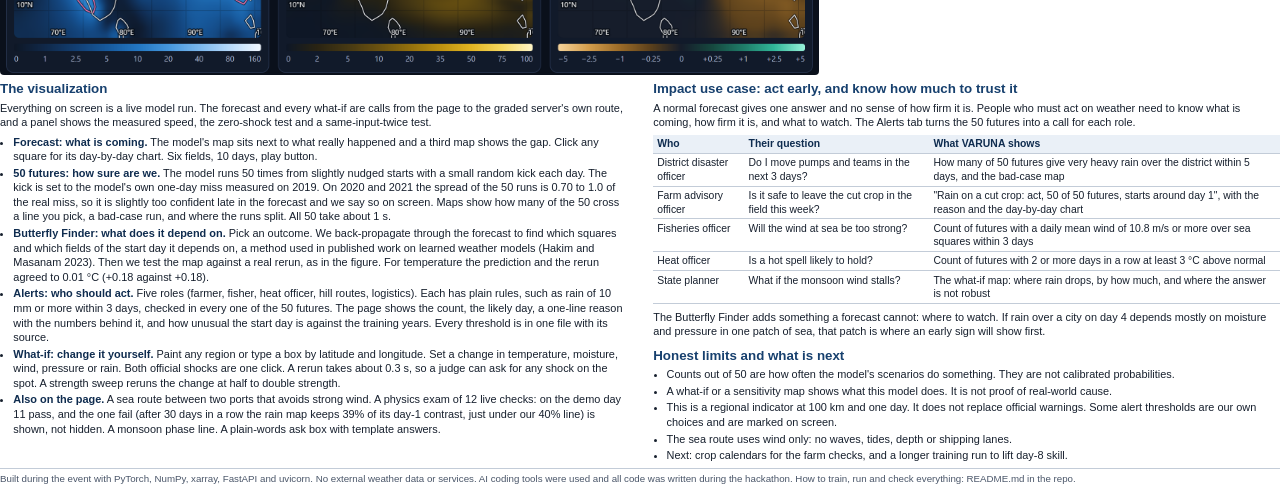
==== commit 1db8705d: "Average four separately trained networks (+3.0 on held-out years) - model/net.py loads every model/v" ====
--- a/docs/brief.html
+++ b/docs/brief.html
@@ -33,6 +33,9 @@
   .note { font-size: 7.5pt; color: #4a5669; }
   figure { margin: 0 0 4pt; display: flex; gap: 4mm; align-items: center; }
   figure img { display: block; width: 64%; border-radius: 3pt; }
+  .p1 { font-size: 8.1pt; line-height: 1.31; }
+  .p1 table { font-size: 7.7pt; }
+  .p1 .lead { font-size: 8.7pt; }
   .p2 { font-size: 8.2pt; line-height: 1.33; }
   .p2 table { font-size: 7.8pt; }
   figcaption { flex: 1; font-size: 7.6pt; line-height: 1.33; color: #2c3a4f; }
@@ -42,7 +45,7 @@
 <body>
 
 <!-- ============================== PAGE 1 ============================== -->
-<section class="page">
+<section class="page p1">
 <header>
   <h1>VARUNA <small>a weather model for India that you can question</small></h1>
   <div class="meta">Team Ship Happens · Track 2, Multiverse of Monsoon<br>github.com/Ar-Ch-itect22/Multiverse-of-Monsoon</div>
@@ -54,24 +57,24 @@
 <div class="pipe">
   <div>Last 3 days, as the gap from normal weather for that day of year (18 maps)</div><span>+</span>
   <div>Land/sea, height, latitude, longitude, day of year (6 maps)</div><span>&rarr;</span>
-  <div class="core">3&times;3 conv, then 5 blocks: 3&times;3 conv, per-square norm, 1&times;1 widen, 1&times;1 narrow. Width 96.</div><span>&rarr;</span>
+  <div class="core">3&times;3 conv, then 5 or 6 blocks: 3&times;3 conv, per-square norm, 1&times;1 widen, 1&times;1 narrow. Four copies, averaged.</div><span>&rarr;</span>
   <div>Change in the gap for tomorrow. Added, decoded, fed back in.</div>
 </div>
 <ul>
-  <li><b>Small and fast.</b> 623,334 weights in a 2.5 MB file. A 10-day forecast takes about 75 ms on a laptop processor, against a limit of 5000 ms.</li>
+  <li><b>Four small networks, averaged.</b> Three have 0.62 million weights and one, wider and one block deeper, has 1.3 million: 13 MB in all. Each was trained from a different random start and the server averages their answers, which cancels part of each one's random error. A 10-day forecast takes about 0.3 s on a laptop processor; the limit is 5 s.</li>
   <li><b>It predicts the gap from normal, not the weather itself.</b> A 365-day table of normal weather, built from 2005 to 2018 only, is subtracted on the way in and added back on the way out.</li>
   <li><b>It starts as "repeat yesterday".</b> The last layer starts at zero, so the untrained model already equals the simplest baseline and training only adds corrections.</li>
   <li><b>Rain is handled as log(1 + rain)</b>, so one extreme square does not dominate, and rain can never come out negative.</li>
   <li><b>Local view only.</b> No attention, no pooling, no map-wide normalisation. Section 4 explains why.</li>
 </ul>
-<p><b>Training.</b> Years 2005 to 2018 for training, 2019 for every choice we made, 2020 and 2021 kept for the final check. Three stages: one day ahead, then 4 days in a row, then 8 days in a row. In the later stages the model is fed its own output, which is what it faces when rolled out. The loss is squared error weighted by latitude, with squares above 10 mm of rain counted three times, plus the sharpness term in section 3. The 8-day stage tied with the 4-day stage on 2019, so we shipped the 4-day weights.</p>
+<p><b>Training.</b> Years 2005 to 2018 for training, 2019 for every choice we made, 2020 and 2021 kept for the final check. Three stages: one day ahead, then 4 days in a row, then 8 days in a row. In the later stages the model is fed its own output, which is what it faces when rolled out. The loss is squared error weighted by latitude, with squares above 10 mm of rain counted three times, plus the sharpness term in section 3. The 8-day stage tied with the 4-day stage on 2019, so we shipped the 4-day weights. Averaging four networks instead of one added 3.0 points on the unseen years. We also tried correcting rain amounts by quantile mapping and dropped it: it lost points on 2019, because the model already calls heavy rain about as often as it happens and its misses are about place and timing.</p>
 
 <h2>2. How we stop drift</h2>
 <ul>
   <li><b>The season cannot drift.</b> The seasonal cycle lives in the table of normal weather, not in the network. The network only moves the gap from it.</li>
   <li><b>Trained on its own output.</b> The 4-day stage makes small errors meet the model again during training instead of first appearing at test time.</li>
   <li><b>Hard limits on the way out.</b> Rain is cut at zero, temperature is held between &minus;40 and +60 &deg;C, and any non-number is replaced. These are a safety net; in 103 test windows of 10 days none was needed to pass the validity check.</li>
-  <li><b>It fades toward normal as it gets less sure.</b> From day 3 on, only a share of the gap from normal is sent out: for wind 60% at day 8. The shares were fitted on 2019. Rain is not faded, because that cost heavy-rain hits. The state that is rolled forward is untouched. This added 1.2 points on the unseen years.</li>
+  <li><b>It fades toward normal as it gets less sure.</b> From day 3 on, only a share of the gap from normal is sent out: for wind about two thirds at day 8. The shares were fitted on 2019. Rain is not faded, because that cost heavy-rain hits. The state that is rolled forward is untouched. With a single network this added 1.2 points on the unseen years.</li>
   <li><b>No randomness.</b> No dropout, no sampling. A zero shock goes through the same arithmetic as no shock and gives a bit-identical answer, which the dashboard checks live.</li>
 </ul>
 <p>Result: 0 invalid windows out of 103, and at day 4 the forecast beats "repeat yesterday" by 28%.</p>
@@ -84,29 +87,29 @@
 </ul>
 <table>
   <tr><th>Day-8 map variance, model / real</th><th class="n">Temp</th><th class="n">Rain</th><th class="n">Wind E</th><th class="n">Wind N</th><th class="n">Pressure</th><th class="n">Moisture</th></tr>
-  <tr><td>Allowed range 0.40 to 2.50</td><td class="n">1.02</td><td class="n">0.66</td><td class="n">0.76</td><td class="n">0.83</td><td class="n">0.93</td><td class="n">0.90</td></tr>
+  <tr><td>Allowed range 0.40 to 2.50</td><td class="n">1.01</td><td class="n">0.61</td><td class="n">0.77</td><td class="n">0.82</td><td class="n">0.92</td><td class="n">0.90</td></tr>
 </table>
 
 <h2>4. Shocks stay local by construction</h2>
-<p>The network sees only through 3&times;3 windows, six of them per simulated day. So a change to one square can reach at most 6 squares away after one day, 12 after two, and so on. The rule allows 8 per day. This is a property of the design, not something we hope training learned. Any map-wide operation would let a shock in the Bay of Bengal touch Kashmir on day 1, so we used none: even the normalisation works inside each square, across channels. The dashboard draws this limit as a dashed line and the response stays inside it.</p>
+<p>Every network sees only through 3&times;3 windows, at most seven per simulated day. So a change to one square can reach at most 7 squares away after one day, 14 after two, and so on. The rule allows 8 per day. This is a property of the design, not something we hope training learned. Any map-wide operation would let a shock in the Bay of Bengal touch Kashmir on day 1, so we used none: even the normalisation works inside each square, across channels. The dashboard draws this limit as a dashed line and the response stays inside it.</p>
 
 <h2>5. Measured results</h2>
 <table>
   <tr><th>Part of the automatic grade</th><th class="n">Ours</th><th>Detail</th></tr>
-  <tr><td>Forecast error</td><td class="n">25.7 / 30</td><td>Skill against the better of "repeat yesterday" and "normal for the season": day 1 +0.26, day 4 +0.07, day 8 &minus;0.02</td></tr>
-  <tr><td>Heavy rain (10 mm/day)</td><td class="n">7.7 / 15</td><td>Hit-rate skill +0.05 over the better baseline</td></tr>
+  <tr><td>Forecast error</td><td class="n">28.8 / 30</td><td>Skill against the better of "repeat yesterday" and "normal for the season": day 1 +0.28, day 4 +0.08, day 8 &minus;0.01</td></tr>
+  <tr><td>Heavy rain (10 mm/day)</td><td class="n">8.1 / 15</td><td>Hit-rate skill +0.05 over the better baseline</td></tr>
   <tr><td>Sharpness</td><td class="n">10 / 10</td><td>All six fields inside the allowed range</td></tr>
-  <tr><td>Shock tests</td><td class="n">13.1 / 15</td><td>Both shocks give a local, non-zero response in every window. A zero shock changes nothing.</td></tr>
-  <tr><td><b>Model total</b></td><td class="n"><b>56.6 / 70</b></td><td>Repo scan on a clean clone: 15 / 15</td></tr>
+  <tr><td>Shock tests</td><td class="n">12.7 / 15</td><td>Both shocks give a local, non-zero response in every window. A zero shock changes nothing.</td></tr>
+  <tr><td><b>Model total</b></td><td class="n"><b>59.6 / 70</b></td><td>Repo scan on a clean clone: 15 / 15</td></tr>
 </table>
 <p class="note">These come from our own scoreboard, which calls the organizers' scoring functions on 103 windows from 2020 and 2021. The hidden test uses other dates, so the official numbers will differ.</p>
 
 <h2>6. Failure modes</h2>
 <ul>
-  <li><b>Past a week it adds little.</b> Even with the fade, at day 8 the forecast is slightly worse than simply showing normal weather for the season (skill &minus;0.02).</li>
-  <li><b>Heavy rain is under-called.</b> Rain keeps only 66% of its real map variance at day 8 and heavy-rain skill is small. One square is about 100 km and one step is a day, so cloudbursts and city floods are out of reach.</li>
-  <li><b>Wind shocks fade too fast.</b> For the "monsoon stall" shock the response spread outward by days 4 to 8 in only 23% of windows. The model damps a wind change before it travels.</li>
-  <li><b>Occasional over-reaction.</b> For the "warm ocean" shock the response stayed within 5 standard deviations in 77% of windows, not all.</li>
+  <li><b>Past a week it adds little.</b> Even with the fade, at day 8 the forecast is slightly worse than simply showing normal weather for the season (skill &minus;0.01).</li>
+  <li><b>Heavy rain is under-called.</b> Rain keeps only 61% of its real map variance at day 8 and heavy-rain skill is small. One square is about 100 km and one step is a day, so cloudbursts and city floods are out of reach.</li>
+  <li><b>Wind shocks fade too fast.</b> For the "monsoon stall" shock the response spread outward by days 4 to 8 in only 15% of windows. The model damps a wind change before it travels.</li>
+  <li><b>Occasional over-reaction.</b> For the "warm ocean" shock the response stayed within 5 standard deviations in 77% of windows and spread outward in 85%, not all.</li>
   <li><b>Cyclones are too weak.</b> A cyclone's core is smaller than one square, so the model shows a low, not its true strength.</li>
   <li><b>Far-out what-ifs are guesses.</b> A change well beyond anything in 2005 to 2018 takes the model outside what it learned.</li>
 </ul>
@@ -126,7 +129,7 @@
 </figure>
 <figure>
   <img src="img/finder.png" alt="Butterfly Finder tab">
-  <figcaption><b>Butterfly Finder tab.</b> Question: what does rain near Kolkata on day 4 (white box) depend on? Middle: the squares of the start day that matter most. Right: we nudge the yellow patch and rerun the model. Predicted change +2.31 mm/day, real rerun +2.81 mm/day, the same nudge moved half a map away 0.00.</figcaption>
+  <figcaption><b>Butterfly Finder tab.</b> Question: what does rain near Kolkata on day 4 (white box) depend on? Middle: the squares of the start day that matter most. Right: we nudge the yellow patch and rerun the model. Predicted change +1.93 mm/day, real rerun +2.30 mm/day, the same nudge moved half a map away 0.00.</figcaption>
 </figure>
 
 <div class="cols">
@@ -134,11 +137,11 @@
 <p>Everything on screen is a live model run. The forecast and every what-if are calls from the page to the graded server's own route, and a panel shows the measured speed, the zero-shock test and a same-input-twice test.</p>
 <ul>
   <li><b>Forecast: what is coming.</b> The model's map sits next to what really happened and a third map shows the gap. Click any square for its day-by-day chart. Six fields, 10 days, play button.</li>
-  <li><b>50 futures: how sure are we.</b> The model runs 50 times from slightly nudged starts with a small random kick each day. The kick is set to the model's own one-day miss measured on 2019. On 2020 and 2021 the spread of the 50 runs is 0.71 to 1.0 of the real miss, so it is slightly too confident late in the forecast and we say so on screen. Maps show how many of the 50 cross a line you pick, a bad-case run, and where the runs split. All 50 take about 0.3 s.</li>
-  <li><b>Butterfly Finder: what does it depend on.</b> Pick an outcome. We back-propagate through the forecast to find which squares and which fields of the start day it depends on, a method used in published work on learned weather models (Hakim and Masanam 2023). Then we test the map against a real rerun, as in the figure. For temperature the prediction and the rerun agreed to 0.01 &deg;C.</li>
+  <li><b>50 futures: how sure are we.</b> The model runs 50 times from slightly nudged starts with a small random kick each day. The kick is set to the model's own one-day miss measured on 2019. On 2020 and 2021 the spread of the 50 runs is 0.70 to 1.0 of the real miss, so it is slightly too confident late in the forecast and we say so on screen. Maps show how many of the 50 cross a line you pick, a bad-case run, and where the runs split. All 50 take about 1 s.</li>
+  <li><b>Butterfly Finder: what does it depend on.</b> Pick an outcome. We back-propagate through the forecast to find which squares and which fields of the start day it depends on, a method used in published work on learned weather models (Hakim and Masanam 2023). Then we test the map against a real rerun, as in the figure. For temperature the prediction and the rerun agreed to 0.01 &deg;C (+0.18 against +0.18).</li>
   <li><b>Alerts: who should act.</b> Five roles (farmer, fisher, heat officer, hill routes, logistics). Each has plain rules, such as rain of 10 mm or more within 3 days, checked in every one of the 50 futures. The page shows the count, the likely day, a one-line reason with the numbers behind it, and how unusual the start day is against the training years. Every threshold is in one file with its source.</li>
-  <li><b>What-if: change it yourself.</b> Paint any region or type a box by latitude and longitude. Set a change in temperature, moisture, wind, pressure or rain. Both official shocks are one click. A rerun takes about 0.15 s, so a judge can ask for any shock on the spot. A strength sweep reruns the change at half to double strength.</li>
-  <li><b>Also on the page.</b> A sea route between two ports that avoids strong wind. A physics exam of 12 live checks: on the demo day 11 pass, and the one fail (warmer sea air should lower pressure, the model raises it slightly) is shown, not hidden. A monsoon phase line. A plain-words ask box with template answers.</li>
+  <li><b>What-if: change it yourself.</b> Paint any region or type a box by latitude and longitude. Set a change in temperature, moisture, wind, pressure or rain. Both official shocks are one click. A rerun takes about 0.3 s, so a judge can ask for any shock on the spot. A strength sweep reruns the change at half to double strength.</li>
+  <li><b>Also on the page.</b> A sea route between two ports that avoids strong wind. A physics exam of 12 live checks: on the demo day 11 pass, and the one fail (after 30 days in a row the rain map keeps 39% of its day-1 contrast, just under our 40% line) is shown, not hidden. A monsoon phase line. A plain-words ask box with template answers.</li>
 </ul>
 
 <h2>Impact use case: act early, and know how much to trust it</h2>
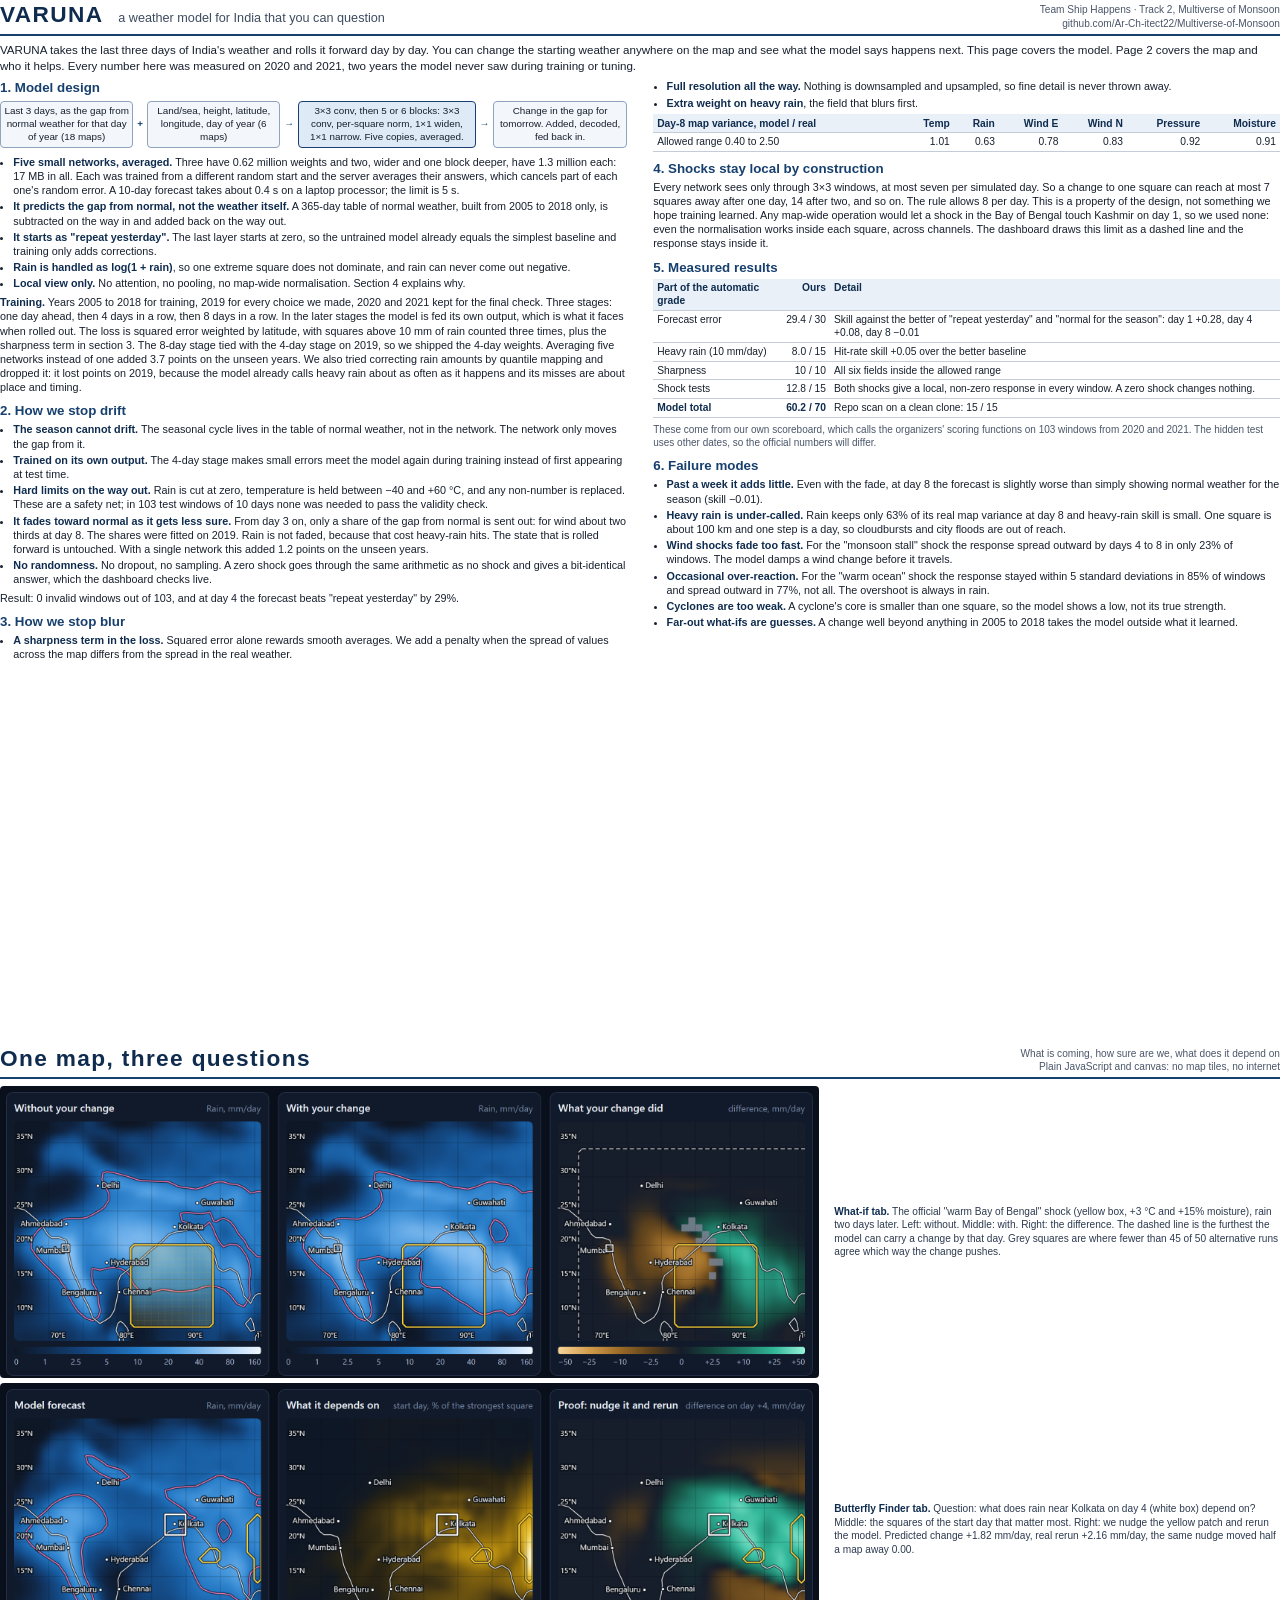
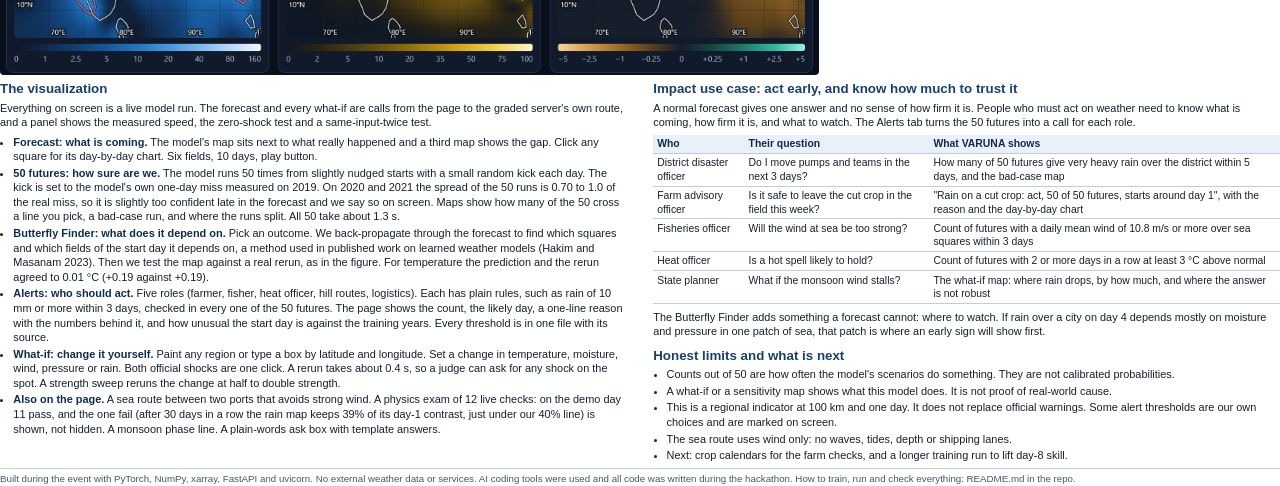
==== commit baaf2e43: "Add a second large network to the average (60.2 of 70 on held-out years) - Five networks now: three " ====
--- a/docs/brief.html
+++ b/docs/brief.html
@@ -57,17 +57,17 @@
 <div class="pipe">
   <div>Last 3 days, as the gap from normal weather for that day of year (18 maps)</div><span>+</span>
   <div>Land/sea, height, latitude, longitude, day of year (6 maps)</div><span>&rarr;</span>
-  <div class="core">3&times;3 conv, then 5 or 6 blocks: 3&times;3 conv, per-square norm, 1&times;1 widen, 1&times;1 narrow. Four copies, averaged.</div><span>&rarr;</span>
+  <div class="core">3&times;3 conv, then 5 or 6 blocks: 3&times;3 conv, per-square norm, 1&times;1 widen, 1&times;1 narrow. Five copies, averaged.</div><span>&rarr;</span>
   <div>Change in the gap for tomorrow. Added, decoded, fed back in.</div>
 </div>
 <ul>
-  <li><b>Four small networks, averaged.</b> Three have 0.62 million weights and one, wider and one block deeper, has 1.3 million: 13 MB in all. Each was trained from a different random start and the server averages their answers, which cancels part of each one's random error. A 10-day forecast takes about 0.3 s on a laptop processor; the limit is 5 s.</li>
+  <li><b>Five small networks, averaged.</b> Three have 0.62 million weights and two, wider and one block deeper, have 1.3 million each: 17 MB in all. Each was trained from a different random start and the server averages their answers, which cancels part of each one's random error. A 10-day forecast takes about 0.4 s on a laptop processor; the limit is 5 s.</li>
   <li><b>It predicts the gap from normal, not the weather itself.</b> A 365-day table of normal weather, built from 2005 to 2018 only, is subtracted on the way in and added back on the way out.</li>
   <li><b>It starts as "repeat yesterday".</b> The last layer starts at zero, so the untrained model already equals the simplest baseline and training only adds corrections.</li>
   <li><b>Rain is handled as log(1 + rain)</b>, so one extreme square does not dominate, and rain can never come out negative.</li>
   <li><b>Local view only.</b> No attention, no pooling, no map-wide normalisation. Section 4 explains why.</li>
 </ul>
-<p><b>Training.</b> Years 2005 to 2018 for training, 2019 for every choice we made, 2020 and 2021 kept for the final check. Three stages: one day ahead, then 4 days in a row, then 8 days in a row. In the later stages the model is fed its own output, which is what it faces when rolled out. The loss is squared error weighted by latitude, with squares above 10 mm of rain counted three times, plus the sharpness term in section 3. The 8-day stage tied with the 4-day stage on 2019, so we shipped the 4-day weights. Averaging four networks instead of one added 3.0 points on the unseen years. We also tried correcting rain amounts by quantile mapping and dropped it: it lost points on 2019, because the model already calls heavy rain about as often as it happens and its misses are about place and timing.</p>
+<p><b>Training.</b> Years 2005 to 2018 for training, 2019 for every choice we made, 2020 and 2021 kept for the final check. Three stages: one day ahead, then 4 days in a row, then 8 days in a row. In the later stages the model is fed its own output, which is what it faces when rolled out. The loss is squared error weighted by latitude, with squares above 10 mm of rain counted three times, plus the sharpness term in section 3. The 8-day stage tied with the 4-day stage on 2019, so we shipped the 4-day weights. Averaging five networks instead of one added 3.7 points on the unseen years. We also tried correcting rain amounts by quantile mapping and dropped it: it lost points on 2019, because the model already calls heavy rain about as often as it happens and its misses are about place and timing.</p>
 
 <h2>2. How we stop drift</h2>
 <ul>
@@ -77,7 +77,7 @@
   <li><b>It fades toward normal as it gets less sure.</b> From day 3 on, only a share of the gap from normal is sent out: for wind about two thirds at day 8. The shares were fitted on 2019. Rain is not faded, because that cost heavy-rain hits. The state that is rolled forward is untouched. With a single network this added 1.2 points on the unseen years.</li>
   <li><b>No randomness.</b> No dropout, no sampling. A zero shock goes through the same arithmetic as no shock and gives a bit-identical answer, which the dashboard checks live.</li>
 </ul>
-<p>Result: 0 invalid windows out of 103, and at day 4 the forecast beats "repeat yesterday" by 28%.</p>
+<p>Result: 0 invalid windows out of 103, and at day 4 the forecast beats "repeat yesterday" by 29%.</p>
 
 <h2>3. How we stop blur</h2>
 <ul>
@@ -87,7 +87,7 @@
 </ul>
 <table>
   <tr><th>Day-8 map variance, model / real</th><th class="n">Temp</th><th class="n">Rain</th><th class="n">Wind E</th><th class="n">Wind N</th><th class="n">Pressure</th><th class="n">Moisture</th></tr>
-  <tr><td>Allowed range 0.40 to 2.50</td><td class="n">1.01</td><td class="n">0.61</td><td class="n">0.77</td><td class="n">0.82</td><td class="n">0.92</td><td class="n">0.90</td></tr>
+  <tr><td>Allowed range 0.40 to 2.50</td><td class="n">1.01</td><td class="n">0.63</td><td class="n">0.78</td><td class="n">0.83</td><td class="n">0.92</td><td class="n">0.91</td></tr>
 </table>
 
 <h2>4. Shocks stay local by construction</h2>
@@ -96,20 +96,20 @@
 <h2>5. Measured results</h2>
 <table>
   <tr><th>Part of the automatic grade</th><th class="n">Ours</th><th>Detail</th></tr>
-  <tr><td>Forecast error</td><td class="n">28.8 / 30</td><td>Skill against the better of "repeat yesterday" and "normal for the season": day 1 +0.28, day 4 +0.08, day 8 &minus;0.01</td></tr>
-  <tr><td>Heavy rain (10 mm/day)</td><td class="n">8.1 / 15</td><td>Hit-rate skill +0.05 over the better baseline</td></tr>
+  <tr><td>Forecast error</td><td class="n">29.4 / 30</td><td>Skill against the better of "repeat yesterday" and "normal for the season": day 1 +0.28, day 4 +0.08, day 8 &minus;0.01</td></tr>
+  <tr><td>Heavy rain (10 mm/day)</td><td class="n">8.0 / 15</td><td>Hit-rate skill +0.05 over the better baseline</td></tr>
   <tr><td>Sharpness</td><td class="n">10 / 10</td><td>All six fields inside the allowed range</td></tr>
-  <tr><td>Shock tests</td><td class="n">12.7 / 15</td><td>Both shocks give a local, non-zero response in every window. A zero shock changes nothing.</td></tr>
-  <tr><td><b>Model total</b></td><td class="n"><b>59.6 / 70</b></td><td>Repo scan on a clean clone: 15 / 15</td></tr>
+  <tr><td>Shock tests</td><td class="n">12.8 / 15</td><td>Both shocks give a local, non-zero response in every window. A zero shock changes nothing.</td></tr>
+  <tr><td><b>Model total</b></td><td class="n"><b>60.2 / 70</b></td><td>Repo scan on a clean clone: 15 / 15</td></tr>
 </table>
 <p class="note">These come from our own scoreboard, which calls the organizers' scoring functions on 103 windows from 2020 and 2021. The hidden test uses other dates, so the official numbers will differ.</p>
 
 <h2>6. Failure modes</h2>
 <ul>
   <li><b>Past a week it adds little.</b> Even with the fade, at day 8 the forecast is slightly worse than simply showing normal weather for the season (skill &minus;0.01).</li>
-  <li><b>Heavy rain is under-called.</b> Rain keeps only 61% of its real map variance at day 8 and heavy-rain skill is small. One square is about 100 km and one step is a day, so cloudbursts and city floods are out of reach.</li>
-  <li><b>Wind shocks fade too fast.</b> For the "monsoon stall" shock the response spread outward by days 4 to 8 in only 15% of windows. The model damps a wind change before it travels.</li>
-  <li><b>Occasional over-reaction.</b> For the "warm ocean" shock the response stayed within 5 standard deviations in 77% of windows and spread outward in 85%, not all.</li>
+  <li><b>Heavy rain is under-called.</b> Rain keeps only 63% of its real map variance at day 8 and heavy-rain skill is small. One square is about 100 km and one step is a day, so cloudbursts and city floods are out of reach.</li>
+  <li><b>Wind shocks fade too fast.</b> For the "monsoon stall" shock the response spread outward by days 4 to 8 in only 23% of windows. The model damps a wind change before it travels.</li>
+  <li><b>Occasional over-reaction.</b> For the "warm ocean" shock the response stayed within 5 standard deviations in 85% of windows and spread outward in 77%, not all. The overshoot is always in rain.</li>
   <li><b>Cyclones are too weak.</b> A cyclone's core is smaller than one square, so the model shows a low, not its true strength.</li>
   <li><b>Far-out what-ifs are guesses.</b> A change well beyond anything in 2005 to 2018 takes the model outside what it learned.</li>
 </ul>
@@ -129,7 +129,7 @@
 </figure>
 <figure>
   <img src="img/finder.png" alt="Butterfly Finder tab">
-  <figcaption><b>Butterfly Finder tab.</b> Question: what does rain near Kolkata on day 4 (white box) depend on? Middle: the squares of the start day that matter most. Right: we nudge the yellow patch and rerun the model. Predicted change +1.93 mm/day, real rerun +2.30 mm/day, the same nudge moved half a map away 0.00.</figcaption>
+  <figcaption><b>Butterfly Finder tab.</b> Question: what does rain near Kolkata on day 4 (white box) depend on? Middle: the squares of the start day that matter most. Right: we nudge the yellow patch and rerun the model. Predicted change +1.82 mm/day, real rerun +2.16 mm/day, the same nudge moved half a map away 0.00.</figcaption>
 </figure>
 
 <div class="cols">
@@ -137,10 +137,10 @@
 <p>Everything on screen is a live model run. The forecast and every what-if are calls from the page to the graded server's own route, and a panel shows the measured speed, the zero-shock test and a same-input-twice test.</p>
 <ul>
   <li><b>Forecast: what is coming.</b> The model's map sits next to what really happened and a third map shows the gap. Click any square for its day-by-day chart. Six fields, 10 days, play button.</li>
-  <li><b>50 futures: how sure are we.</b> The model runs 50 times from slightly nudged starts with a small random kick each day. The kick is set to the model's own one-day miss measured on 2019. On 2020 and 2021 the spread of the 50 runs is 0.70 to 1.0 of the real miss, so it is slightly too confident late in the forecast and we say so on screen. Maps show how many of the 50 cross a line you pick, a bad-case run, and where the runs split. All 50 take about 1 s.</li>
-  <li><b>Butterfly Finder: what does it depend on.</b> Pick an outcome. We back-propagate through the forecast to find which squares and which fields of the start day it depends on, a method used in published work on learned weather models (Hakim and Masanam 2023). Then we test the map against a real rerun, as in the figure. For temperature the prediction and the rerun agreed to 0.01 &deg;C (+0.18 against +0.18).</li>
+  <li><b>50 futures: how sure are we.</b> The model runs 50 times from slightly nudged starts with a small random kick each day. The kick is set to the model's own one-day miss measured on 2019. On 2020 and 2021 the spread of the 50 runs is 0.70 to 1.0 of the real miss, so it is slightly too confident late in the forecast and we say so on screen. Maps show how many of the 50 cross a line you pick, a bad-case run, and where the runs split. All 50 take about 1.3 s.</li>
+  <li><b>Butterfly Finder: what does it depend on.</b> Pick an outcome. We back-propagate through the forecast to find which squares and which fields of the start day it depends on, a method used in published work on learned weather models (Hakim and Masanam 2023). Then we test the map against a real rerun, as in the figure. For temperature the prediction and the rerun agreed to 0.01 &deg;C (+0.19 against +0.19).</li>
   <li><b>Alerts: who should act.</b> Five roles (farmer, fisher, heat officer, hill routes, logistics). Each has plain rules, such as rain of 10 mm or more within 3 days, checked in every one of the 50 futures. The page shows the count, the likely day, a one-line reason with the numbers behind it, and how unusual the start day is against the training years. Every threshold is in one file with its source.</li>
-  <li><b>What-if: change it yourself.</b> Paint any region or type a box by latitude and longitude. Set a change in temperature, moisture, wind, pressure or rain. Both official shocks are one click. A rerun takes about 0.3 s, so a judge can ask for any shock on the spot. A strength sweep reruns the change at half to double strength.</li>
+  <li><b>What-if: change it yourself.</b> Paint any region or type a box by latitude and longitude. Set a change in temperature, moisture, wind, pressure or rain. Both official shocks are one click. A rerun takes about 0.4 s, so a judge can ask for any shock on the spot. A strength sweep reruns the change at half to double strength.</li>
   <li><b>Also on the page.</b> A sea route between two ports that avoids strong wind. A physics exam of 12 live checks: on the demo day 11 pass, and the one fail (after 30 days in a row the rain map keeps 39% of its day-1 contrast, just under our 40% line) is shown, not hidden. A monsoon phase line. A plain-words ask box with template answers.</li>
 </ul>
 
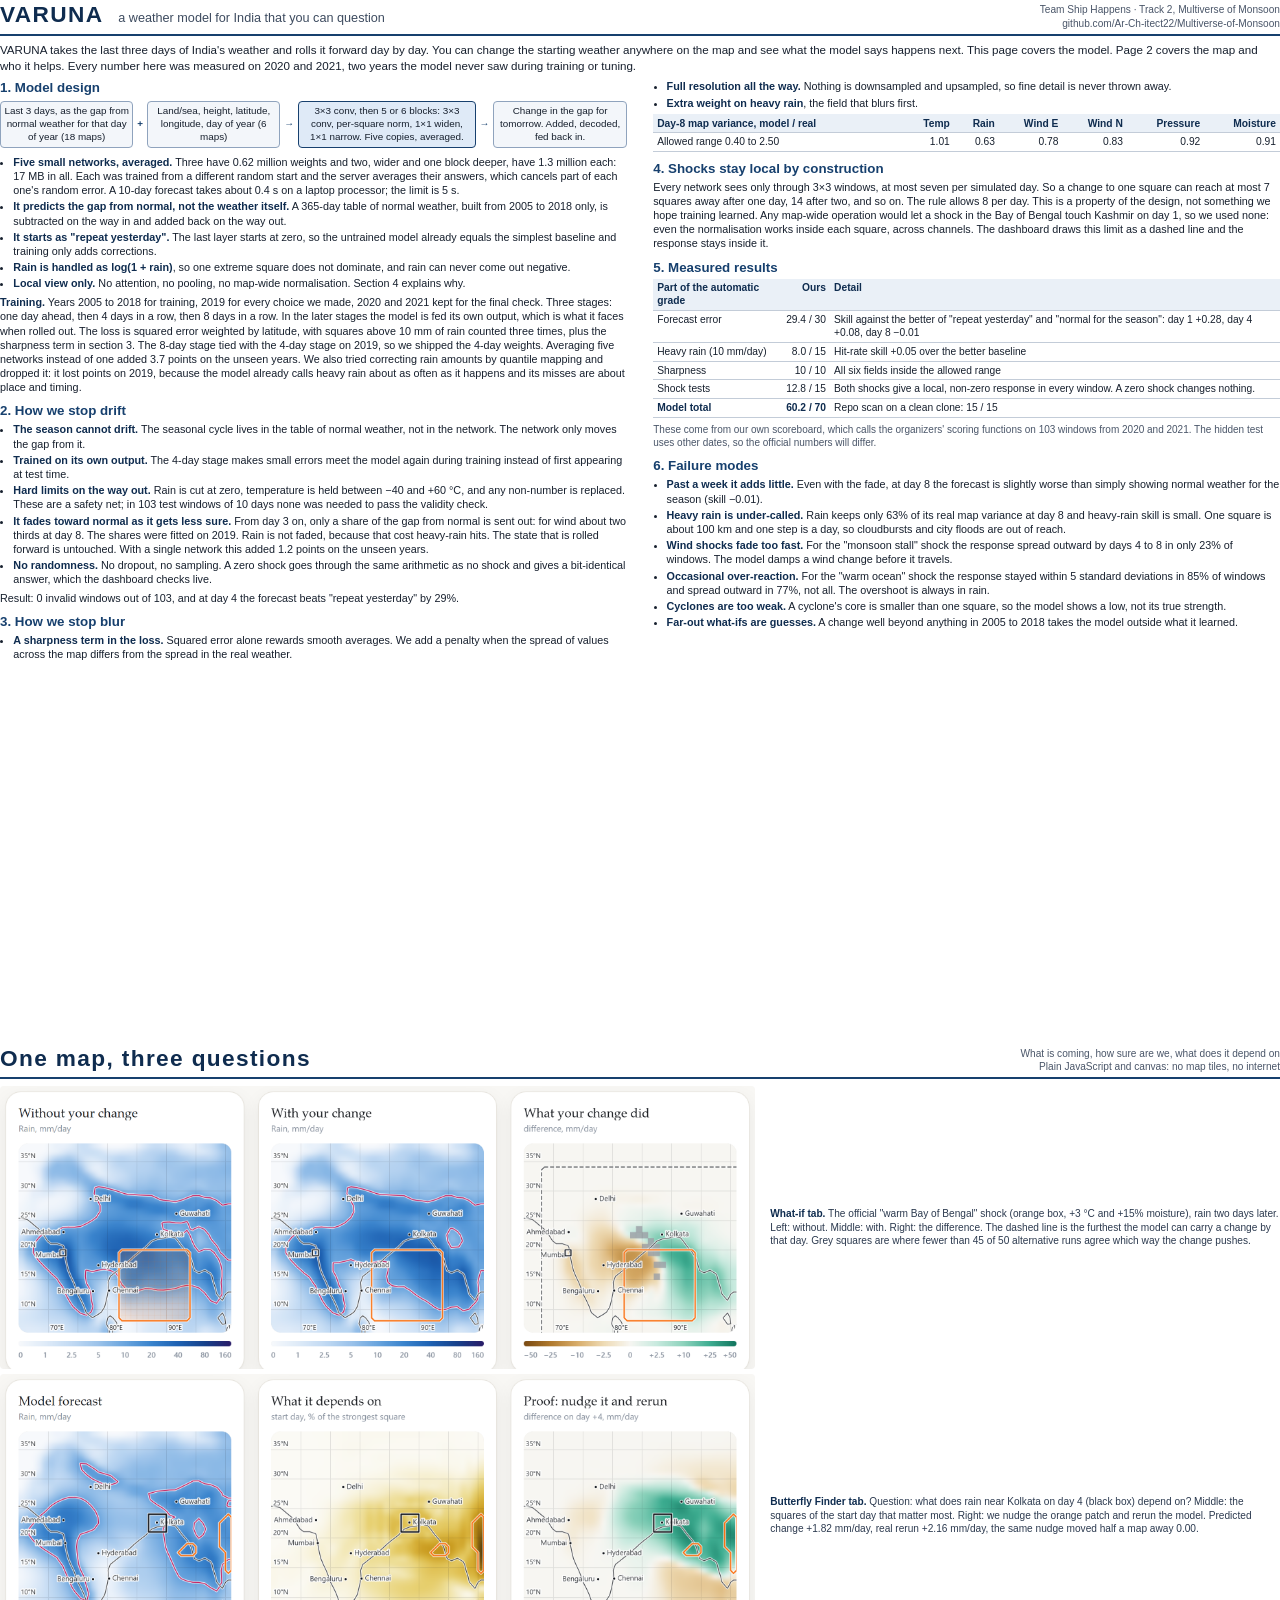
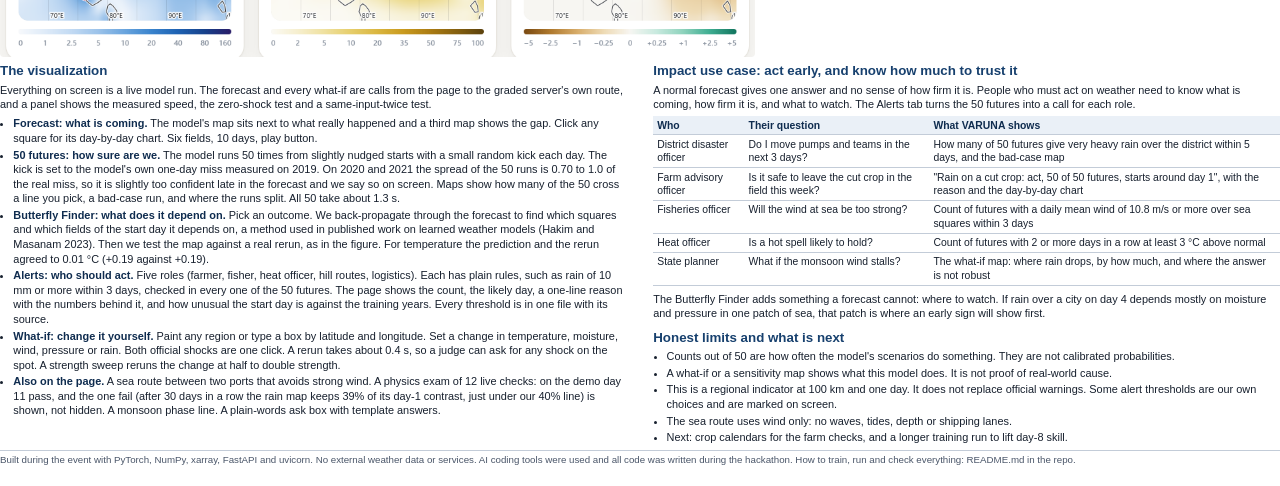
==== commit d6bd40ac: "Brief figures in the new look Co-Authored-By: Claude Fable 5.2 <noreply@anthropic.com>" ====
--- a/docs/brief.html
+++ b/docs/brief.html
@@ -32,7 +32,7 @@
   .pipe span { align-self: center; color: #17406e; font-weight: 700; }
   .note { font-size: 7.5pt; color: #4a5669; }
   figure { margin: 0 0 4pt; display: flex; gap: 4mm; align-items: center; }
-  figure img { display: block; width: 64%; border-radius: 3pt; }
+  figure img { display: block; width: 59%; border-radius: 3pt; }
   .p1 { font-size: 8.1pt; line-height: 1.31; }
   .p1 table { font-size: 7.7pt; }
   .p1 .lead { font-size: 8.7pt; }
@@ -125,11 +125,11 @@
 
 <figure>
   <img src="img/whatif.png" alt="What-if tab">
-  <figcaption><b>What-if tab.</b> The official "warm Bay of Bengal" shock (yellow box, +3 &deg;C and +15% moisture), rain two days later. Left: without. Middle: with. Right: the difference. The dashed line is the furthest the model can carry a change by that day. Grey squares are where fewer than 45 of 50 alternative runs agree which way the change pushes.</figcaption>
+  <figcaption><b>What-if tab.</b> The official "warm Bay of Bengal" shock (orange box, +3 &deg;C and +15% moisture), rain two days later. Left: without. Middle: with. Right: the difference. The dashed line is the furthest the model can carry a change by that day. Grey squares are where fewer than 45 of 50 alternative runs agree which way the change pushes.</figcaption>
 </figure>
 <figure>
   <img src="img/finder.png" alt="Butterfly Finder tab">
-  <figcaption><b>Butterfly Finder tab.</b> Question: what does rain near Kolkata on day 4 (white box) depend on? Middle: the squares of the start day that matter most. Right: we nudge the yellow patch and rerun the model. Predicted change +1.82 mm/day, real rerun +2.16 mm/day, the same nudge moved half a map away 0.00.</figcaption>
+  <figcaption><b>Butterfly Finder tab.</b> Question: what does rain near Kolkata on day 4 (black box) depend on? Middle: the squares of the start day that matter most. Right: we nudge the orange patch and rerun the model. Predicted change +1.82 mm/day, real rerun +2.16 mm/day, the same nudge moved half a map away 0.00.</figcaption>
 </figure>
 
 <div class="cols">
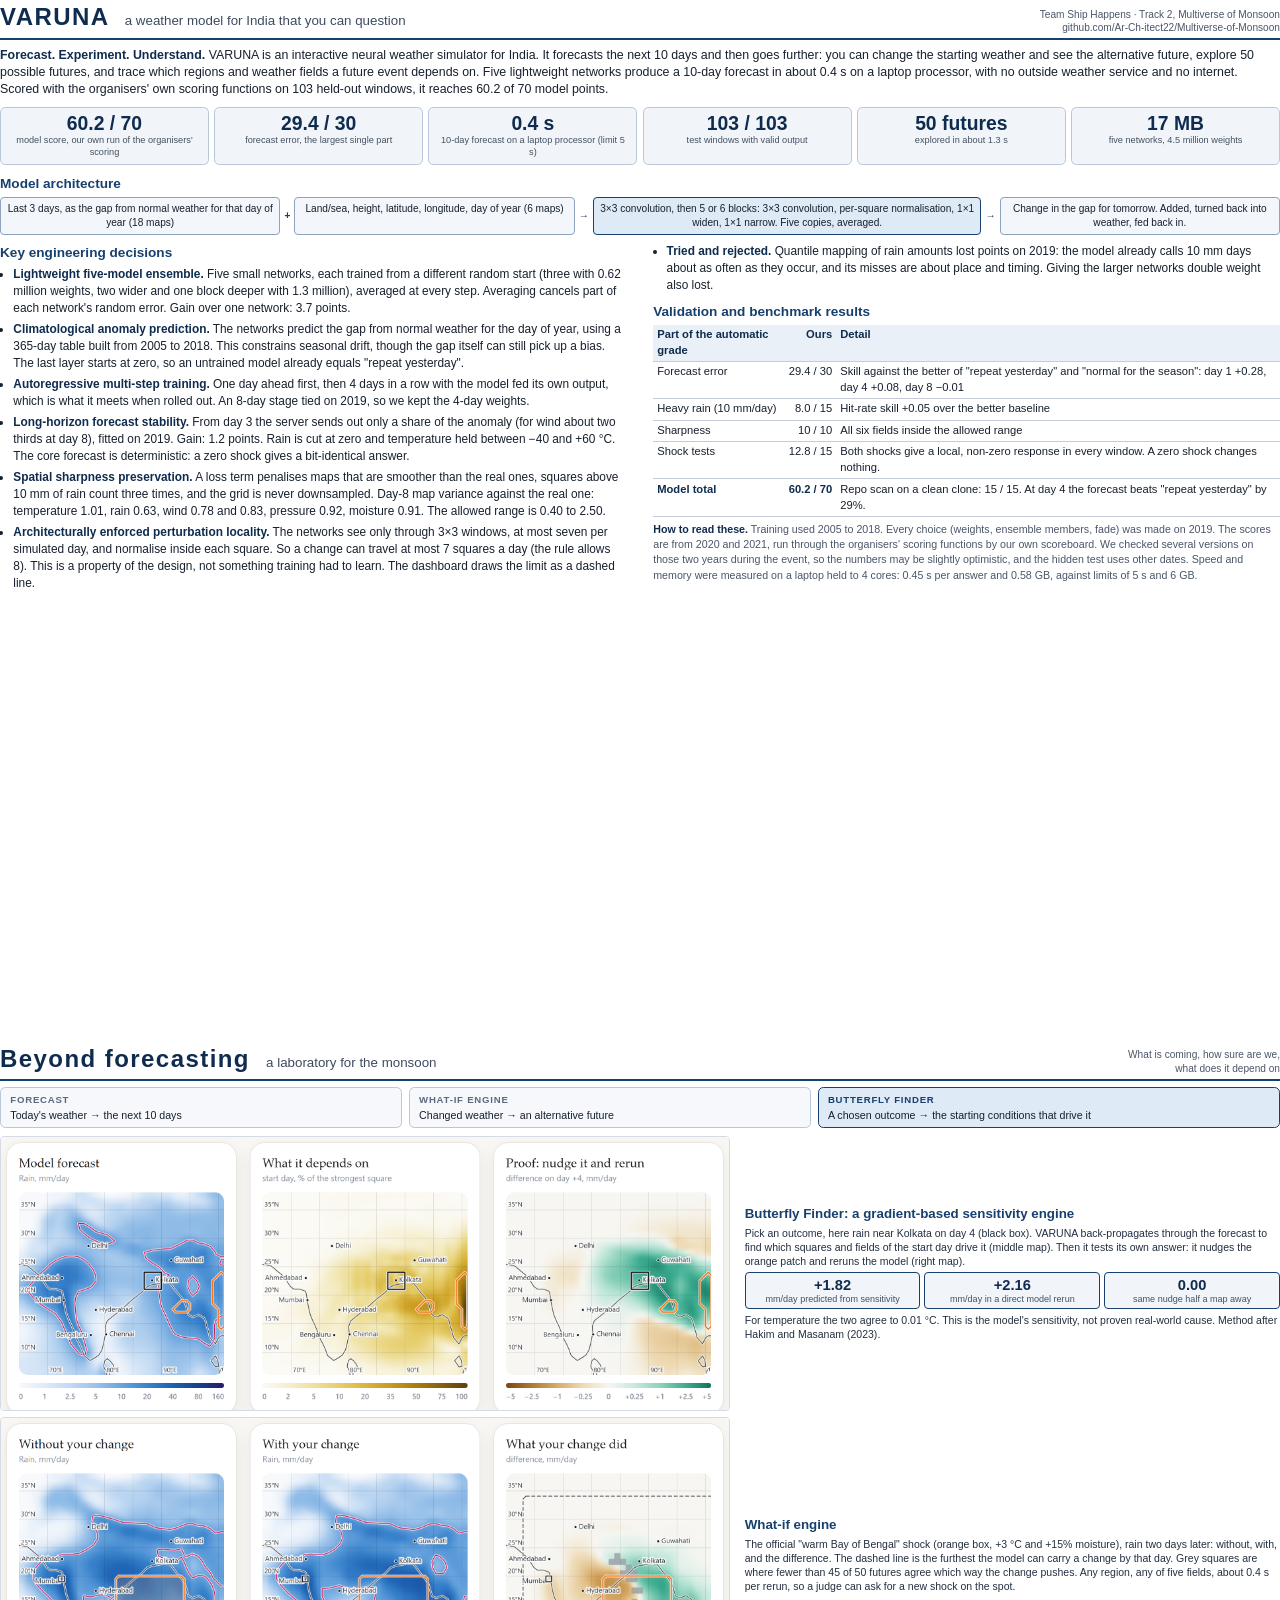
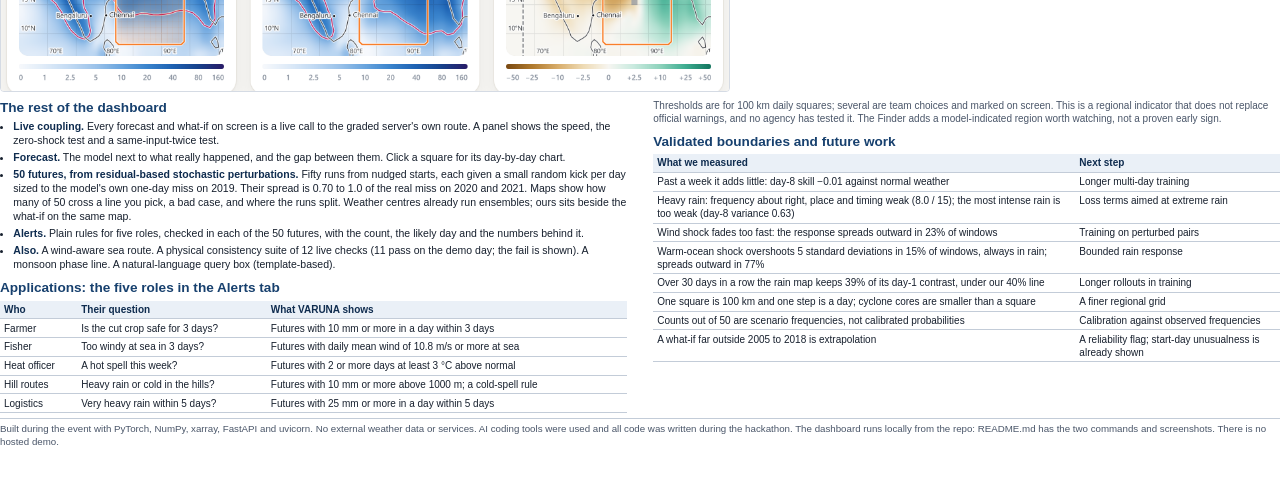
==== commit de8c7fb2: "Brief: results up front, Butterfly Finder as the flagship, limits in one table - Opening paragraph a" ====
--- a/docs/brief.html
+++ b/docs/brief.html
@@ -7,165 +7,169 @@
   @page { size: A4; margin: 10mm 12mm; }
   * { box-sizing: border-box; }
   html, body { margin: 0; }
-  body { font: 8.5pt/1.36 "Segoe UI", Arial, sans-serif; color: #17202e; }
+  body { font: 8.2pt/1.34 "Segoe UI", Arial, sans-serif; color: #17202e; }
   .page { height: 276mm; overflow: hidden; page-break-after: always; }
   .page:last-child { page-break-after: auto; }
   header { display: flex; justify-content: space-between; align-items: flex-end; border-bottom: 1.6pt solid #17406e; padding-bottom: 3pt; margin-bottom: 5pt; }
-  h1 { font-size: 17pt; margin: 0; letter-spacing: 0.06em; color: #0f2c4f; }
-  h1 small { font-size: 9.5pt; letter-spacing: 0; font-weight: 400; color: #3d4b5f; margin-left: 6pt; }
+  h1 { font-size: 18pt; margin: 0; letter-spacing: 0.06em; color: #0f2c4f; }
+  h1 small { font-size: 10pt; letter-spacing: 0; font-weight: 400; color: #3d4b5f; margin-left: 6pt; }
   .meta { font-size: 7.6pt; color: #4a5669; text-align: right; line-height: 1.3; }
-  .lead { font-size: 9.2pt; margin: 0 0 5pt; }
+  .lead { font-size: 9.3pt; line-height: 1.4; margin: 0 0 6pt; }
+  .lead b { color: #0f2c4f; }
+  .tiles { display: grid; grid-template-columns: repeat(6, 1fr); gap: 4pt; margin: 0 0 7pt; }
+  .tile { border: 0.6pt solid #b9c7da; border-radius: 4pt; background: #f1f5fa; padding: 4pt 5pt; text-align: center; }
+  .tile b { display: block; font-size: 14.5pt; color: #0f2c4f; line-height: 1.15; }
+  .tile span { font-size: 6.9pt; color: #44505f; line-height: 1.25; display: block; }
   .cols { column-count: 2; column-gap: 7mm; }
-  h2 { font-size: 10pt; color: #17406e; margin: 6pt 0 2pt; break-after: avoid; }
+  h2 { font-size: 10.2pt; color: #17406e; margin: 6pt 0 2.5pt; break-after: avoid; }
   h2:first-child { margin-top: 0; }
   p { margin: 0 0 3.5pt; }
   ul { margin: 0 0 3.5pt; padding-left: 10pt; }
-  li { margin-bottom: 1.6pt; }
+  li { margin-bottom: 2.4pt; break-inside: avoid; }
   b { color: #0f2c4f; }
-  table { border-collapse: collapse; width: 100%; margin: 2pt 0 4pt; font-size: 8pt; break-inside: avoid; }
-  th, td { border-bottom: 0.5pt solid #c3ccd8; padding: 1.6pt 3pt; text-align: left; vertical-align: top; }
+  table { border-collapse: collapse; width: 100%; margin: 2pt 0 4pt; font-size: 7.8pt; break-inside: avoid; }
+  th, td { border-bottom: 0.5pt solid #c3ccd8; padding: 1.7pt 3pt; text-align: left; vertical-align: top; }
   th { background: #eaf0f7; color: #0f2c4f; font-weight: 600; }
   td.n, th.n { text-align: right; white-space: nowrap; }
-  .pipe { display: flex; align-items: stretch; gap: 3pt; margin: 3pt 0 5pt; font-size: 7.4pt; text-align: center; break-inside: avoid; }
-  .pipe div { flex: 1; border: 0.6pt solid #8fa3bd; border-radius: 3pt; padding: 2.5pt 2pt; background: #f3f6fa; }
-  .pipe div.core { background: #dfeaf7; border-color: #17406e; flex: 1.35; }
+  .pipe { display: flex; align-items: stretch; gap: 3pt; margin: 0 0 6pt; font-size: 7.6pt; text-align: center; }
+  .pipe div { flex: 1; border: 0.6pt solid #8fa3bd; border-radius: 3pt; padding: 3pt 3pt; background: #f3f6fa; }
+  .pipe div.core { background: #dfeaf7; border-color: #17406e; flex: 1.4; }
   .pipe span { align-self: center; color: #17406e; font-weight: 700; }
   .note { font-size: 7.5pt; color: #4a5669; }
-  figure { margin: 0 0 4pt; display: flex; gap: 4mm; align-items: center; }
-  figure img { display: block; width: 59%; border-radius: 3pt; }
-  .p1 { font-size: 8.1pt; line-height: 1.31; }
-  .p1 table { font-size: 7.7pt; }
-  .p1 .lead { font-size: 8.7pt; }
-  .p2 { font-size: 8.2pt; line-height: 1.33; }
-  .p2 table { font-size: 7.8pt; }
-  figcaption { flex: 1; font-size: 7.6pt; line-height: 1.33; color: #2c3a4f; }
+  .three { display: grid; grid-template-columns: 1fr 1fr 1.15fr; gap: 5pt; margin: 0 0 6pt; }
+  .three div { border: 0.6pt solid #b9c7da; border-radius: 4pt; padding: 4pt 7pt; background: #f6f8fb; font-size: 8pt; }
+  .three div b { display: block; font-size: 7.2pt; letter-spacing: 0.08em; text-transform: uppercase; color: #5b6a7e; margin-bottom: 1pt; }
+  .three div.star { background: #dfeaf7; border-color: #17406e; }
+  .three div.star b { color: #17406e; }
+  figure { margin: 0 0 5pt; display: flex; gap: 4mm; align-items: center; }
+  figure img { display: block; width: 57%; border-radius: 3pt; border: 0.5pt solid #d5dbe4; }
+  figcaption { flex: 1; font-size: 7.9pt; line-height: 1.34; color: #232f40; }
+  figcaption h3 { font-size: 10pt; color: #17406e; margin: 0 0 2pt; }
+  .proof { display: grid; grid-template-columns: repeat(3, 1fr); gap: 3pt; margin: 3pt 0; }
+  .proof div { border: 0.6pt solid #17406e; border-radius: 3pt; background: #f1f5fa; padding: 2.5pt 3pt; text-align: center; font-size: 6.8pt; color: #44505f; line-height: 1.2; }
+  .proof div b { display: block; font-size: 11pt; }
   .foot { border-top: 0.5pt solid #c3ccd8; margin-top: 4pt; padding-top: 2.5pt; font-size: 7.3pt; color: #4a5669; }
+  .p1 { font-size: 8.9pt; line-height: 1.42; }
+  .p1 table { font-size: 8.4pt; }
+  .p1 .note { font-size: 8pt; }
+  .p1 li { margin-bottom: 3.4pt; }
+  .p2 { font-size: 7.9pt; line-height: 1.32; }
+  .p2 table { font-size: 7.5pt; }
 </style>
 </head>
 <body>
 
-<!-- ============================== PAGE 1 ============================== -->
+<!-- ============================== PAGE 1: ENGINEERING ============================== -->
 <section class="page p1">
 <header>
   <h1>VARUNA <small>a weather model for India that you can question</small></h1>
   <div class="meta">Team Ship Happens · Track 2, Multiverse of Monsoon<br>github.com/Ar-Ch-itect22/Multiverse-of-Monsoon</div>
 </header>
-<p class="lead">VARUNA takes the last three days of India's weather and rolls it forward day by day. You can change the starting weather anywhere on the map and see what the model says happens next. This page covers the model. Page 2 covers the map and who it helps. Every number here was measured on 2020 and 2021, two years the model never saw during training or tuning.</p>
+<p class="lead"><b>Forecast. Experiment. Understand.</b> VARUNA is an interactive neural weather simulator for India. It forecasts the next 10 days and then goes further: you can change the starting weather and see the alternative future, explore 50 possible futures, and trace which regions and weather fields a future event depends on. Five lightweight networks produce a 10-day forecast in about 0.4 s on a laptop processor, with no outside weather service and no internet. Scored with the organisers' own scoring functions on 103 held-out windows, it reaches 60.2 of 70 model points.</p>
 
-<div class="cols">
-<h2>1. Model design</h2>
+<div class="tiles">
+  <div class="tile"><b>60.2 / 70</b><span>model score, our own run of the organisers' scoring</span></div>
+  <div class="tile"><b>29.4 / 30</b><span>forecast error, the largest single part</span></div>
+  <div class="tile"><b>0.4 s</b><span>10-day forecast on a laptop processor (limit 5 s)</span></div>
+  <div class="tile"><b>103 / 103</b><span>test windows with valid output</span></div>
+  <div class="tile"><b>50 futures</b><span>explored in about 1.3 s</span></div>
+  <div class="tile"><b>17 MB</b><span>five networks, 4.5 million weights</span></div>
+</div>
+
+<h2>Model architecture</h2>
 <div class="pipe">
   <div>Last 3 days, as the gap from normal weather for that day of year (18 maps)</div><span>+</span>
   <div>Land/sea, height, latitude, longitude, day of year (6 maps)</div><span>&rarr;</span>
-  <div class="core">3&times;3 conv, then 5 or 6 blocks: 3&times;3 conv, per-square norm, 1&times;1 widen, 1&times;1 narrow. Five copies, averaged.</div><span>&rarr;</span>
-  <div>Change in the gap for tomorrow. Added, decoded, fed back in.</div>
+  <div class="core">3&times;3 convolution, then 5 or 6 blocks: 3&times;3 convolution, per-square normalisation, 1&times;1 widen, 1&times;1 narrow. Five copies, averaged.</div><span>&rarr;</span>
+  <div>Change in the gap for tomorrow. Added, turned back into weather, fed back in.</div>
 </div>
+
+<div class="cols">
+<h2>Key engineering decisions</h2>
 <ul>
-  <li><b>Five small networks, averaged.</b> Three have 0.62 million weights and two, wider and one block deeper, have 1.3 million each: 17 MB in all. Each was trained from a different random start and the server averages their answers, which cancels part of each one's random error. A 10-day forecast takes about 0.4 s on a laptop processor; the limit is 5 s.</li>
-  <li><b>It predicts the gap from normal, not the weather itself.</b> A 365-day table of normal weather, built from 2005 to 2018 only, is subtracted on the way in and added back on the way out.</li>
-  <li><b>It starts as "repeat yesterday".</b> The last layer starts at zero, so the untrained model already equals the simplest baseline and training only adds corrections.</li>
-  <li><b>Rain is handled as log(1 + rain)</b>, so one extreme square does not dominate, and rain can never come out negative.</li>
-  <li><b>Local view only.</b> No attention, no pooling, no map-wide normalisation. Section 4 explains why.</li>
+  <li><b>Lightweight five-model ensemble.</b> Five small networks, each trained from a different random start (three with 0.62 million weights, two wider and one block deeper with 1.3 million), averaged at every step. Averaging cancels part of each network's random error. Gain over one network: 3.7 points.</li>
+  <li><b>Climatological anomaly prediction.</b> The networks predict the gap from normal weather for the day of year, using a 365-day table built from 2005 to 2018. This constrains seasonal drift, though the gap itself can still pick up a bias. The last layer starts at zero, so an untrained model already equals "repeat yesterday".</li>
+  <li><b>Autoregressive multi-step training.</b> One day ahead first, then 4 days in a row with the model fed its own output, which is what it meets when rolled out. An 8-day stage tied on 2019, so we kept the 4-day weights.</li>
+  <li><b>Long-horizon forecast stability.</b> From day 3 the server sends out only a share of the anomaly (for wind about two thirds at day 8), fitted on 2019. Gain: 1.2 points. Rain is cut at zero and temperature held between &minus;40 and +60 &deg;C. The core forecast is deterministic: a zero shock gives a bit-identical answer.</li>
+  <li><b>Spatial sharpness preservation.</b> A loss term penalises maps that are smoother than the real ones, squares above 10 mm of rain count three times, and the grid is never downsampled. Day-8 map variance against the real one: temperature 1.01, rain 0.63, wind 0.78 and 0.83, pressure 0.92, moisture 0.91. The allowed range is 0.40 to 2.50.</li>
+  <li><b>Architecturally enforced perturbation locality.</b> The networks see only through 3&times;3 windows, at most seven per simulated day, and normalise inside each square. So a change can travel at most 7 squares a day (the rule allows 8). This is a property of the design, not something training had to learn. The dashboard draws the limit as a dashed line.</li>
+  <li><b>Tried and rejected.</b> Quantile mapping of rain amounts lost points on 2019: the model already calls 10 mm days about as often as they occur, and its misses are about place and timing. Giving the larger networks double weight also lost.</li>
 </ul>
-<p><b>Training.</b> Years 2005 to 2018 for training, 2019 for every choice we made, 2020 and 2021 kept for the final check. Three stages: one day ahead, then 4 days in a row, then 8 days in a row. In the later stages the model is fed its own output, which is what it faces when rolled out. The loss is squared error weighted by latitude, with squares above 10 mm of rain counted three times, plus the sharpness term in section 3. The 8-day stage tied with the 4-day stage on 2019, so we shipped the 4-day weights. Averaging five networks instead of one added 3.7 points on the unseen years. We also tried correcting rain amounts by quantile mapping and dropped it: it lost points on 2019, because the model already calls heavy rain about as often as it happens and its misses are about place and timing.</p>
 
-<h2>2. How we stop drift</h2>
-<ul>
-  <li><b>The season cannot drift.</b> The seasonal cycle lives in the table of normal weather, not in the network. The network only moves the gap from it.</li>
-  <li><b>Trained on its own output.</b> The 4-day stage makes small errors meet the model again during training instead of first appearing at test time.</li>
-  <li><b>Hard limits on the way out.</b> Rain is cut at zero, temperature is held between &minus;40 and +60 &deg;C, and any non-number is replaced. These are a safety net; in 103 test windows of 10 days none was needed to pass the validity check.</li>
-  <li><b>It fades toward normal as it gets less sure.</b> From day 3 on, only a share of the gap from normal is sent out: for wind about two thirds at day 8. The shares were fitted on 2019. Rain is not faded, because that cost heavy-rain hits. The state that is rolled forward is untouched. With a single network this added 1.2 points on the unseen years.</li>
-  <li><b>No randomness.</b> No dropout, no sampling. A zero shock goes through the same arithmetic as no shock and gives a bit-identical answer, which the dashboard checks live.</li>
-</ul>
-<p>Result: 0 invalid windows out of 103, and at day 4 the forecast beats "repeat yesterday" by 29%.</p>
-
-<h2>3. How we stop blur</h2>
-<ul>
-  <li><b>A sharpness term in the loss.</b> Squared error alone rewards smooth averages. We add a penalty when the spread of values across the map differs from the spread in the real weather.</li>
-  <li><b>Full resolution all the way.</b> Nothing is downsampled and upsampled, so fine detail is never thrown away.</li>
-  <li><b>Extra weight on heavy rain</b>, the field that blurs first.</li>
-</ul>
-<table>
-  <tr><th>Day-8 map variance, model / real</th><th class="n">Temp</th><th class="n">Rain</th><th class="n">Wind E</th><th class="n">Wind N</th><th class="n">Pressure</th><th class="n">Moisture</th></tr>
-  <tr><td>Allowed range 0.40 to 2.50</td><td class="n">1.01</td><td class="n">0.63</td><td class="n">0.78</td><td class="n">0.83</td><td class="n">0.92</td><td class="n">0.91</td></tr>
-</table>
-
-<h2>4. Shocks stay local by construction</h2>
-<p>Every network sees only through 3&times;3 windows, at most seven per simulated day. So a change to one square can reach at most 7 squares away after one day, 14 after two, and so on. The rule allows 8 per day. This is a property of the design, not something we hope training learned. Any map-wide operation would let a shock in the Bay of Bengal touch Kashmir on day 1, so we used none: even the normalisation works inside each square, across channels. The dashboard draws this limit as a dashed line and the response stays inside it.</p>
-
-<h2>5. Measured results</h2>
+<h2>Validation and benchmark results</h2>
 <table>
   <tr><th>Part of the automatic grade</th><th class="n">Ours</th><th>Detail</th></tr>
   <tr><td>Forecast error</td><td class="n">29.4 / 30</td><td>Skill against the better of "repeat yesterday" and "normal for the season": day 1 +0.28, day 4 +0.08, day 8 &minus;0.01</td></tr>
   <tr><td>Heavy rain (10 mm/day)</td><td class="n">8.0 / 15</td><td>Hit-rate skill +0.05 over the better baseline</td></tr>
   <tr><td>Sharpness</td><td class="n">10 / 10</td><td>All six fields inside the allowed range</td></tr>
   <tr><td>Shock tests</td><td class="n">12.8 / 15</td><td>Both shocks give a local, non-zero response in every window. A zero shock changes nothing.</td></tr>
-  <tr><td><b>Model total</b></td><td class="n"><b>60.2 / 70</b></td><td>Repo scan on a clean clone: 15 / 15</td></tr>
+  <tr><td><b>Model total</b></td><td class="n"><b>60.2 / 70</b></td><td>Repo scan on a clean clone: 15 / 15. At day 4 the forecast beats "repeat yesterday" by 29%.</td></tr>
 </table>
-<p class="note">These come from our own scoreboard, which calls the organizers' scoring functions on 103 windows from 2020 and 2021. The hidden test uses other dates, so the official numbers will differ.</p>
-
-<h2>6. Failure modes</h2>
-<ul>
-  <li><b>Past a week it adds little.</b> Even with the fade, at day 8 the forecast is slightly worse than simply showing normal weather for the season (skill &minus;0.01).</li>
-  <li><b>Heavy rain is under-called.</b> Rain keeps only 63% of its real map variance at day 8 and heavy-rain skill is small. One square is about 100 km and one step is a day, so cloudbursts and city floods are out of reach.</li>
-  <li><b>Wind shocks fade too fast.</b> For the "monsoon stall" shock the response spread outward by days 4 to 8 in only 23% of windows. The model damps a wind change before it travels.</li>
-  <li><b>Occasional over-reaction.</b> For the "warm ocean" shock the response stayed within 5 standard deviations in 85% of windows and spread outward in 77%, not all. The overshoot is always in rain.</li>
-  <li><b>Cyclones are too weak.</b> A cyclone's core is smaller than one square, so the model shows a low, not its true strength.</li>
-  <li><b>Far-out what-ifs are guesses.</b> A change well beyond anything in 2005 to 2018 takes the model outside what it learned.</li>
-</ul>
+<p class="note"><b>How to read these.</b> Training used 2005 to 2018. Every choice (weights, ensemble members, fade) was made on 2019. The scores are from 2020 and 2021, run through the organisers' scoring functions by our own scoreboard. We checked several versions on those two years during the event, so the numbers may be slightly optimistic, and the hidden test uses other dates. Speed and memory were measured on a laptop held to 4 cores: 0.45 s per answer and 0.58 GB, against limits of 5 s and 6 GB.</p>
 </div>
 </section>
 
-<!-- ============================== PAGE 2 ============================== -->
+<!-- ============================== PAGE 2: PRODUCT AND IMPACT ============================== -->
 <section class="page p2">
 <header>
-  <h1>One map, three questions</h1>
-  <div class="meta">What is coming, how sure are we, what does it depend on<br>Plain JavaScript and canvas: no map tiles, no internet</div>
+  <h1>Beyond forecasting <small>a laboratory for the monsoon</small></h1>
+  <div class="meta" style="white-space: nowrap">What is coming, how sure are we,<br>what does it depend on</div>
 </header>
 
+<div class="three">
+  <div><b>Forecast</b>Today's weather &rarr; the next 10 days</div>
+  <div><b>What-if engine</b>Changed weather &rarr; an alternative future</div>
+  <div class="star"><b>Butterfly Finder</b>A chosen outcome &rarr; the starting conditions that drive it</div>
+</div>
+
+<figure>
+  <img src="img/finder.png" alt="Butterfly Finder tab">
+  <figcaption><h3>Butterfly Finder: a gradient-based sensitivity engine</h3>
+  Pick an outcome, here rain near Kolkata on day 4 (black box). VARUNA back-propagates through the forecast to find which squares and fields of the start day drive it (middle map). Then it tests its own answer: it nudges the orange patch and reruns the model (right map).
+  <div class="proof"><div><b>+1.82</b>mm/day predicted from sensitivity</div><div><b>+2.16</b>mm/day in a direct model rerun</div><div><b>0.00</b>same nudge half a map away</div></div>
+  For temperature the two agree to 0.01 &deg;C. This is the model's sensitivity, not proven real-world cause. Method after Hakim and Masanam (2023).</figcaption>
+</figure>
 <figure>
   <img src="img/whatif.png" alt="What-if tab">
-  <figcaption><b>What-if tab.</b> The official "warm Bay of Bengal" shock (orange box, +3 &deg;C and +15% moisture), rain two days later. Left: without. Middle: with. Right: the difference. The dashed line is the furthest the model can carry a change by that day. Grey squares are where fewer than 45 of 50 alternative runs agree which way the change pushes.</figcaption>
-</figure>
-<figure>
-  <img src="img/finder.png" alt="Butterfly Finder tab">
-  <figcaption><b>Butterfly Finder tab.</b> Question: what does rain near Kolkata on day 4 (black box) depend on? Middle: the squares of the start day that matter most. Right: we nudge the orange patch and rerun the model. Predicted change +1.82 mm/day, real rerun +2.16 mm/day, the same nudge moved half a map away 0.00.</figcaption>
+  <figcaption><h3>What-if engine</h3>
+  The official "warm Bay of Bengal" shock (orange box, +3 &deg;C and +15% moisture), rain two days later: without, with, and the difference. The dashed line is the furthest the model can carry a change by that day. Grey squares are where fewer than 45 of 50 futures agree which way the change pushes. Any region, any of five fields, about 0.4 s per rerun, so a judge can ask for a new shock on the spot.</figcaption>
 </figure>
 
 <div class="cols">
-<h2>The visualization</h2>
-<p>Everything on screen is a live model run. The forecast and every what-if are calls from the page to the graded server's own route, and a panel shows the measured speed, the zero-shock test and a same-input-twice test.</p>
+<h2>The rest of the dashboard</h2>
 <ul>
-  <li><b>Forecast: what is coming.</b> The model's map sits next to what really happened and a third map shows the gap. Click any square for its day-by-day chart. Six fields, 10 days, play button.</li>
-  <li><b>50 futures: how sure are we.</b> The model runs 50 times from slightly nudged starts with a small random kick each day. The kick is set to the model's own one-day miss measured on 2019. On 2020 and 2021 the spread of the 50 runs is 0.70 to 1.0 of the real miss, so it is slightly too confident late in the forecast and we say so on screen. Maps show how many of the 50 cross a line you pick, a bad-case run, and where the runs split. All 50 take about 1.3 s.</li>
-  <li><b>Butterfly Finder: what does it depend on.</b> Pick an outcome. We back-propagate through the forecast to find which squares and which fields of the start day it depends on, a method used in published work on learned weather models (Hakim and Masanam 2023). Then we test the map against a real rerun, as in the figure. For temperature the prediction and the rerun agreed to 0.01 &deg;C (+0.19 against +0.19).</li>
-  <li><b>Alerts: who should act.</b> Five roles (farmer, fisher, heat officer, hill routes, logistics). Each has plain rules, such as rain of 10 mm or more within 3 days, checked in every one of the 50 futures. The page shows the count, the likely day, a one-line reason with the numbers behind it, and how unusual the start day is against the training years. Every threshold is in one file with its source.</li>
-  <li><b>What-if: change it yourself.</b> Paint any region or type a box by latitude and longitude. Set a change in temperature, moisture, wind, pressure or rain. Both official shocks are one click. A rerun takes about 0.4 s, so a judge can ask for any shock on the spot. A strength sweep reruns the change at half to double strength.</li>
-  <li><b>Also on the page.</b> A sea route between two ports that avoids strong wind. A physics exam of 12 live checks: on the demo day 11 pass, and the one fail (after 30 days in a row the rain map keeps 39% of its day-1 contrast, just under our 40% line) is shown, not hidden. A monsoon phase line. A plain-words ask box with template answers.</li>
+  <li><b>Live coupling.</b> Every forecast and what-if on screen is a live call to the graded server's own route. A panel shows the speed, the zero-shock test and a same-input-twice test.</li>
+  <li><b>Forecast.</b> The model next to what really happened, and the gap between them. Click a square for its day-by-day chart.</li>
+  <li><b>50 futures, from residual-based stochastic perturbations.</b> Fifty runs from nudged starts, each given a small random kick per day sized to the model's own one-day miss on 2019. Their spread is 0.70 to 1.0 of the real miss on 2020 and 2021. Maps show how many of 50 cross a line you pick, a bad case, and where the runs split. Weather centres already run ensembles; ours sits beside the what-if on the same map.</li>
+  <li><b>Alerts.</b> Plain rules for five roles, checked in each of the 50 futures, with the count, the likely day and the numbers behind it.</li>
+  <li><b>Also.</b> A wind-aware sea route. A physical consistency suite of 12 live checks (11 pass on the demo day; the fail is shown). A monsoon phase line. A natural-language query box (template-based).</li>
 </ul>
 
-<h2>Impact use case: act early, and know how much to trust it</h2>
-<p style="break-inside: avoid">A normal forecast gives one answer and no sense of how firm it is. People who must act on weather need to know what is coming, how firm it is, and what to watch. The Alerts tab turns the 50 futures into a call for each role.</p>
+<h2>Applications: the five roles in the Alerts tab</h2>
 <table>
   <tr><th>Who</th><th>Their question</th><th>What VARUNA shows</th></tr>
-  <tr><td>District disaster officer</td><td>Do I move pumps and teams in the next 3 days?</td><td>How many of 50 futures give very heavy rain over the district within 5 days, and the bad-case map</td></tr>
-  <tr><td>Farm advisory officer</td><td>Is it safe to leave the cut crop in the field this week?</td><td>"Rain on a cut crop: act, 50 of 50 futures, starts around day 1", with the reason and the day-by-day chart</td></tr>
-  <tr><td>Fisheries officer</td><td>Will the wind at sea be too strong?</td><td>Count of futures with a daily mean wind of 10.8 m/s or more over sea squares within 3 days</td></tr>
-  <tr><td>Heat officer</td><td>Is a hot spell likely to hold?</td><td>Count of futures with 2 or more days in a row at least 3 &deg;C above normal</td></tr>
-  <tr><td>State planner</td><td>What if the monsoon wind stalls?</td><td>The what-if map: where rain drops, by how much, and where the answer is not robust</td></tr>
+  <tr><td>Farmer</td><td>Is the cut crop safe for 3 days?</td><td>Futures with 10 mm or more in a day within 3 days</td></tr>
+  <tr><td>Fisher</td><td>Too windy at sea in 3 days?</td><td>Futures with daily mean wind of 10.8 m/s or more at sea</td></tr>
+  <tr><td>Heat officer</td><td>A hot spell this week?</td><td>Futures with 2 or more days at least 3 &deg;C above normal</td></tr>
+  <tr><td>Hill routes</td><td>Heavy rain or cold in the hills?</td><td>Futures with 10 mm or more above 1000 m; a cold-spell rule</td></tr>
+  <tr><td>Logistics</td><td>Very heavy rain within 5 days?</td><td>Futures with 25 mm or more in a day within 5 days</td></tr>
 </table>
-<p>The Butterfly Finder adds something a forecast cannot: where to watch. If rain over a city on day 4 depends mostly on moisture and pressure in one patch of sea, that patch is where an early sign will show first.</p>
+<p class="note">Thresholds are for 100 km daily squares; several are team choices and marked on screen. This is a regional indicator that does not replace official warnings, and no agency has tested it. The Finder adds a model-indicated region worth watching, not a proven early sign.</p>
 
-<h2>Honest limits and what is next</h2>
-<ul>
-  <li>Counts out of 50 are how often the model's scenarios do something. They are not calibrated probabilities.</li>
-  <li>A what-if or a sensitivity map shows what this model does. It is not proof of real-world cause.</li>
-  <li>This is a regional indicator at 100 km and one day. It does not replace official warnings. Some alert thresholds are our own choices and are marked on screen.</li>
-  <li>The sea route uses wind only: no waves, tides, depth or shipping lanes.</li>
-  <li>Next: crop calendars for the farm checks, and a longer training run to lift day-8 skill.</li>
-</ul>
+<h2>Validated boundaries and future work</h2>
+<table>
+  <tr><th>What we measured</th><th>Next step</th></tr>
+  <tr><td>Past a week it adds little: day-8 skill &minus;0.01 against normal weather</td><td>Longer multi-day training</td></tr>
+  <tr><td>Heavy rain: frequency about right, place and timing weak (8.0 / 15); the most intense rain is too weak (day-8 variance 0.63)</td><td>Loss terms aimed at extreme rain</td></tr>
+  <tr><td>Wind shock fades too fast: the response spreads outward in 23% of windows</td><td>Training on perturbed pairs</td></tr>
+  <tr><td>Warm-ocean shock overshoots 5 standard deviations in 15% of windows, always in rain; spreads outward in 77%</td><td>Bounded rain response</td></tr>
+  <tr><td>Over 30 days in a row the rain map keeps 39% of its day-1 contrast, under our 40% line</td><td>Longer rollouts in training</td></tr>
+  <tr><td>One square is 100 km and one step is a day; cyclone cores are smaller than a square</td><td>A finer regional grid</td></tr>
+  <tr><td>Counts out of 50 are scenario frequencies, not calibrated probabilities</td><td>Calibration against observed frequencies</td></tr>
+  <tr><td>A what-if far outside 2005 to 2018 is extrapolation</td><td>A reliability flag; start-day unusualness is already shown</td></tr>
+</table>
 </div>
-<div class="foot">Built during the event with PyTorch, NumPy, xarray, FastAPI and uvicorn. No external weather data or services. AI coding tools were used and all code was written during the hackathon. How to train, run and check everything: README.md in the repo.</div>
+<div class="foot">Built during the event with PyTorch, NumPy, xarray, FastAPI and uvicorn. No external weather data or services. AI coding tools were used and all code was written during the hackathon. The dashboard runs locally from the repo: README.md has the two commands and screenshots. There is no hosted demo.</div>
 </section>
 </body>
 </html>
